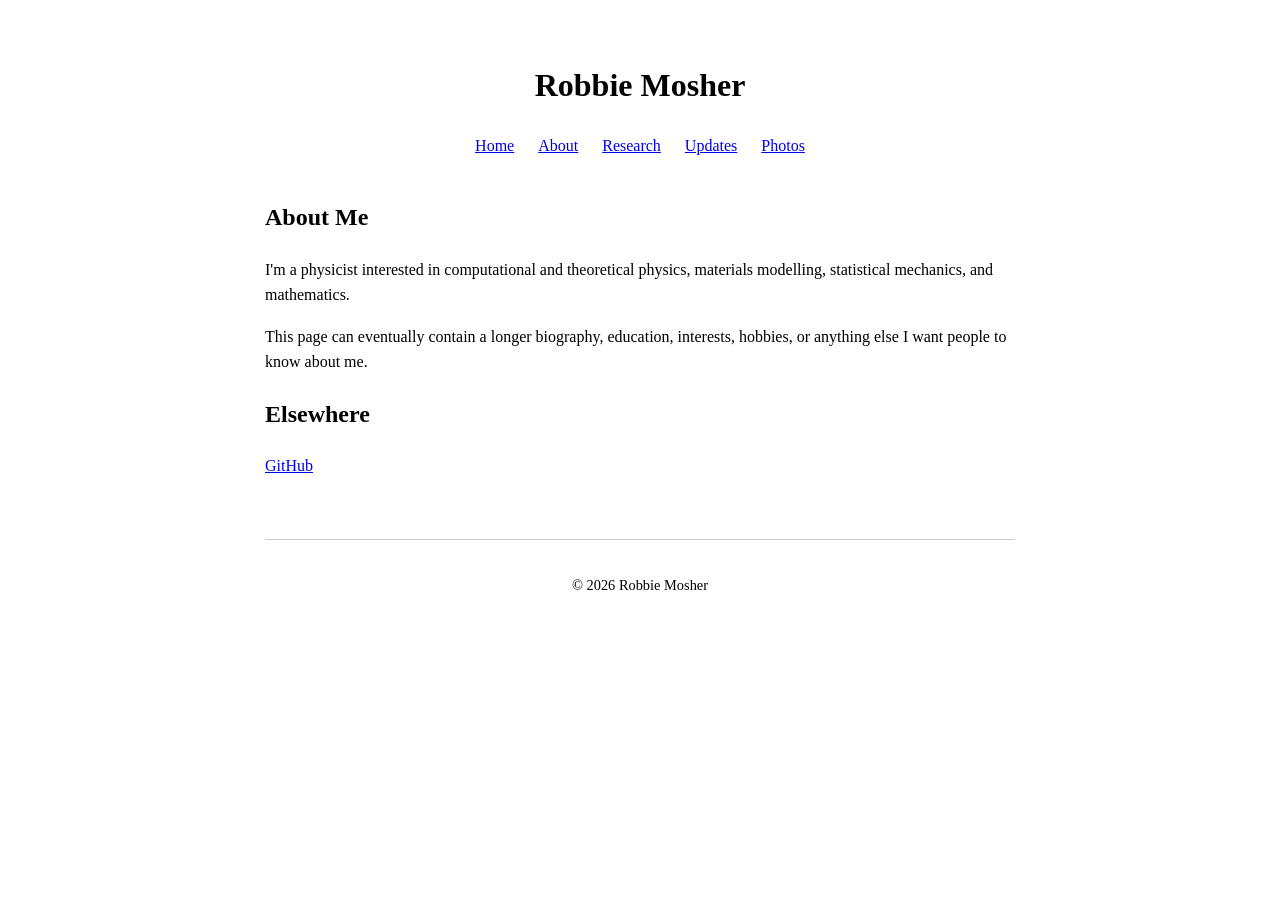
==== about.html @ fed99670 "Article Published" ====
<!DOCTYPE html>
<html lang="en">

<head>
    <meta charset="UTF-8">
    <meta name="viewport" content="width=device-width, initial-scale=1.0">

    <title>About - Robbie Mosher</title>

    <link rel="stylesheet" href="style.css">
</head>

<body>

<header>
    <h1>Robbie Mosher</h1>

    <nav>
        <a href="index.html">Home</a>
        <a href="about.html">About</a>
        <a href="research.html">Research</a>
        <a href="updates.html">Updates</a>
        <a href="photos.html">Photos</a>
    </nav>
</header>

<main>

    <h2>About Me</h2>

    <p>
        I'm a physicist interested in computational and theoretical
        physics, materials modelling, statistical mechanics, and
        mathematics.
    </p>

    <p>
        This page can eventually contain a longer biography,
        education, interests, hobbies, or anything else I want people
        to know about me.
    </p>

    <h2>Elsewhere</h2>

    <p>
        <a href="https://github.com/robbiemosher">GitHub</a>
    </p>

</main>

<footer>
    <p>© 2026 Robbie Mosher</p>
</footer>

</body>
</html>
---- style.css ----
body {
    max-width: 750px;
    margin: 60px auto;
    padding: 0 20px;
    font-family: serif;
    line-height: 1.6;
}

header {
    text-align: center;
    margin-bottom: 40px;
}

nav a {
    margin: 0 10px;
}

img {
    max-width: 100%;
    height: auto;
}

.photo-grid {
    display: grid;
    grid-template-columns: repeat(2, 1fr);
    gap: 12px;
}

footer {
    margin-top: 60px;
    padding-top: 20px;
    border-top: 1px solid #ccc;
    text-align: center;
    font-size: 0.9em;
}

@media (max-width: 600px) {
    body {
        margin: 30px auto;
    }

    .photo-grid {
        grid-template-columns: 1fr;
    }
}
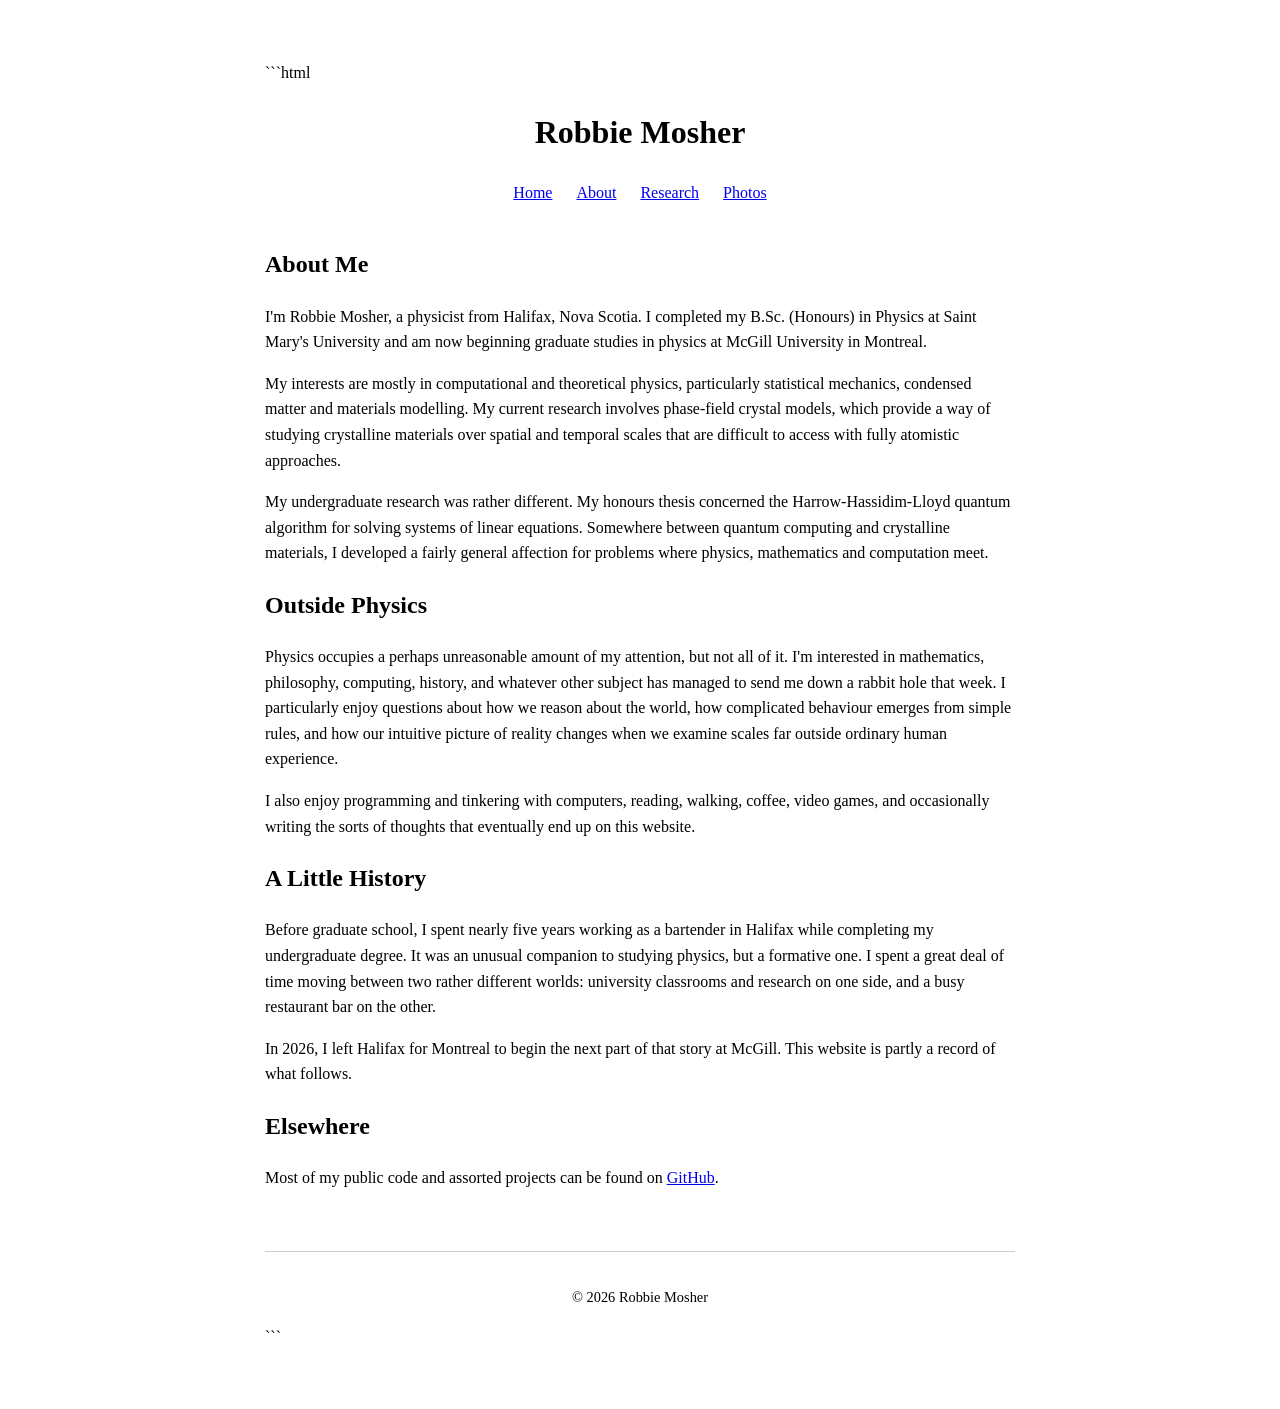
==== commit 3e9f7725: "global update" ====
--- a/about.html
+++ b/about.html
@@ -1,3 +1,4 @@
+```html
 <!DOCTYPE html>
 <html lang="en">
 
@@ -19,7 +20,6 @@
         <a href="index.html">Home</a>
         <a href="about.html">About</a>
         <a href="research.html">Research</a>
-        <a href="updates.html">Updates</a>
         <a href="photos.html">Photos</a>
     </nav>
 </header>
@@ -29,21 +29,67 @@
     <h2>About Me</h2>
 
     <p>
-        I'm a physicist interested in computational and theoretical
-        physics, materials modelling, statistical mechanics, and
-        mathematics.
+        I'm Robbie Mosher, a physicist from Halifax, Nova Scotia. I completed
+        my B.Sc. (Honours) in Physics at Saint Mary's University and am now
+        beginning graduate studies in physics at McGill University in Montreal.
     </p>
 
     <p>
-        This page can eventually contain a longer biography,
-        education, interests, hobbies, or anything else I want people
-        to know about me.
+        My interests are mostly in computational and theoretical physics,
+        particularly statistical mechanics, condensed matter and materials
+        modelling. My current research involves phase-field crystal models,
+        which provide a way of studying crystalline materials over spatial and
+        temporal scales that are difficult to access with fully atomistic
+        approaches.
+    </p>
+
+    <p>
+        My undergraduate research was rather different. My honours thesis
+        concerned the Harrow-Hassidim-Lloyd quantum algorithm for solving
+        systems of linear equations. Somewhere between quantum computing and
+        crystalline materials, I developed a fairly general affection for
+        problems where physics, mathematics and computation meet.
+    </p>
+
+    <h2>Outside Physics</h2>
+
+    <p>
+        Physics occupies a perhaps unreasonable amount of my attention, but
+        not all of it. I'm interested in mathematics, philosophy, computing,
+        history, and whatever other subject has managed to send me down a
+        rabbit hole that week. I particularly enjoy questions about how we
+        reason about the world, how complicated behaviour emerges from simple
+        rules, and how our intuitive picture of reality changes when we examine
+        scales far outside ordinary human experience.
+    </p>
+
+    <p>
+        I also enjoy programming and tinkering with computers, reading,
+        walking, coffee, video games, and occasionally writing the sorts of
+        thoughts that eventually end up on this website.
+    </p>
+
+    <h2>A Little History</h2>
+
+    <p>
+        Before graduate school, I spent nearly five years working as a
+        bartender in Halifax while completing my undergraduate degree. It was
+        an unusual companion to studying physics, but a formative one. I spent
+        a great deal of time moving between two rather different worlds:
+        university classrooms and research on one side, and a busy restaurant
+        bar on the other.
+    </p>
+
+    <p>
+        In 2026, I left Halifax for Montreal to begin the next part of that
+        story at McGill. This website is partly a record of what follows.
     </p>
 
     <h2>Elsewhere</h2>
 
     <p>
-        <a href="https://github.com/robbiemosher">GitHub</a>
+        Most of my public code and assorted projects can be found on
+        <a href="https://github.com/robbiemosher">GitHub</a>.
     </p>
 
 </main>
@@ -54,3 +100,4 @@
 
 </body>
 </html>
+```
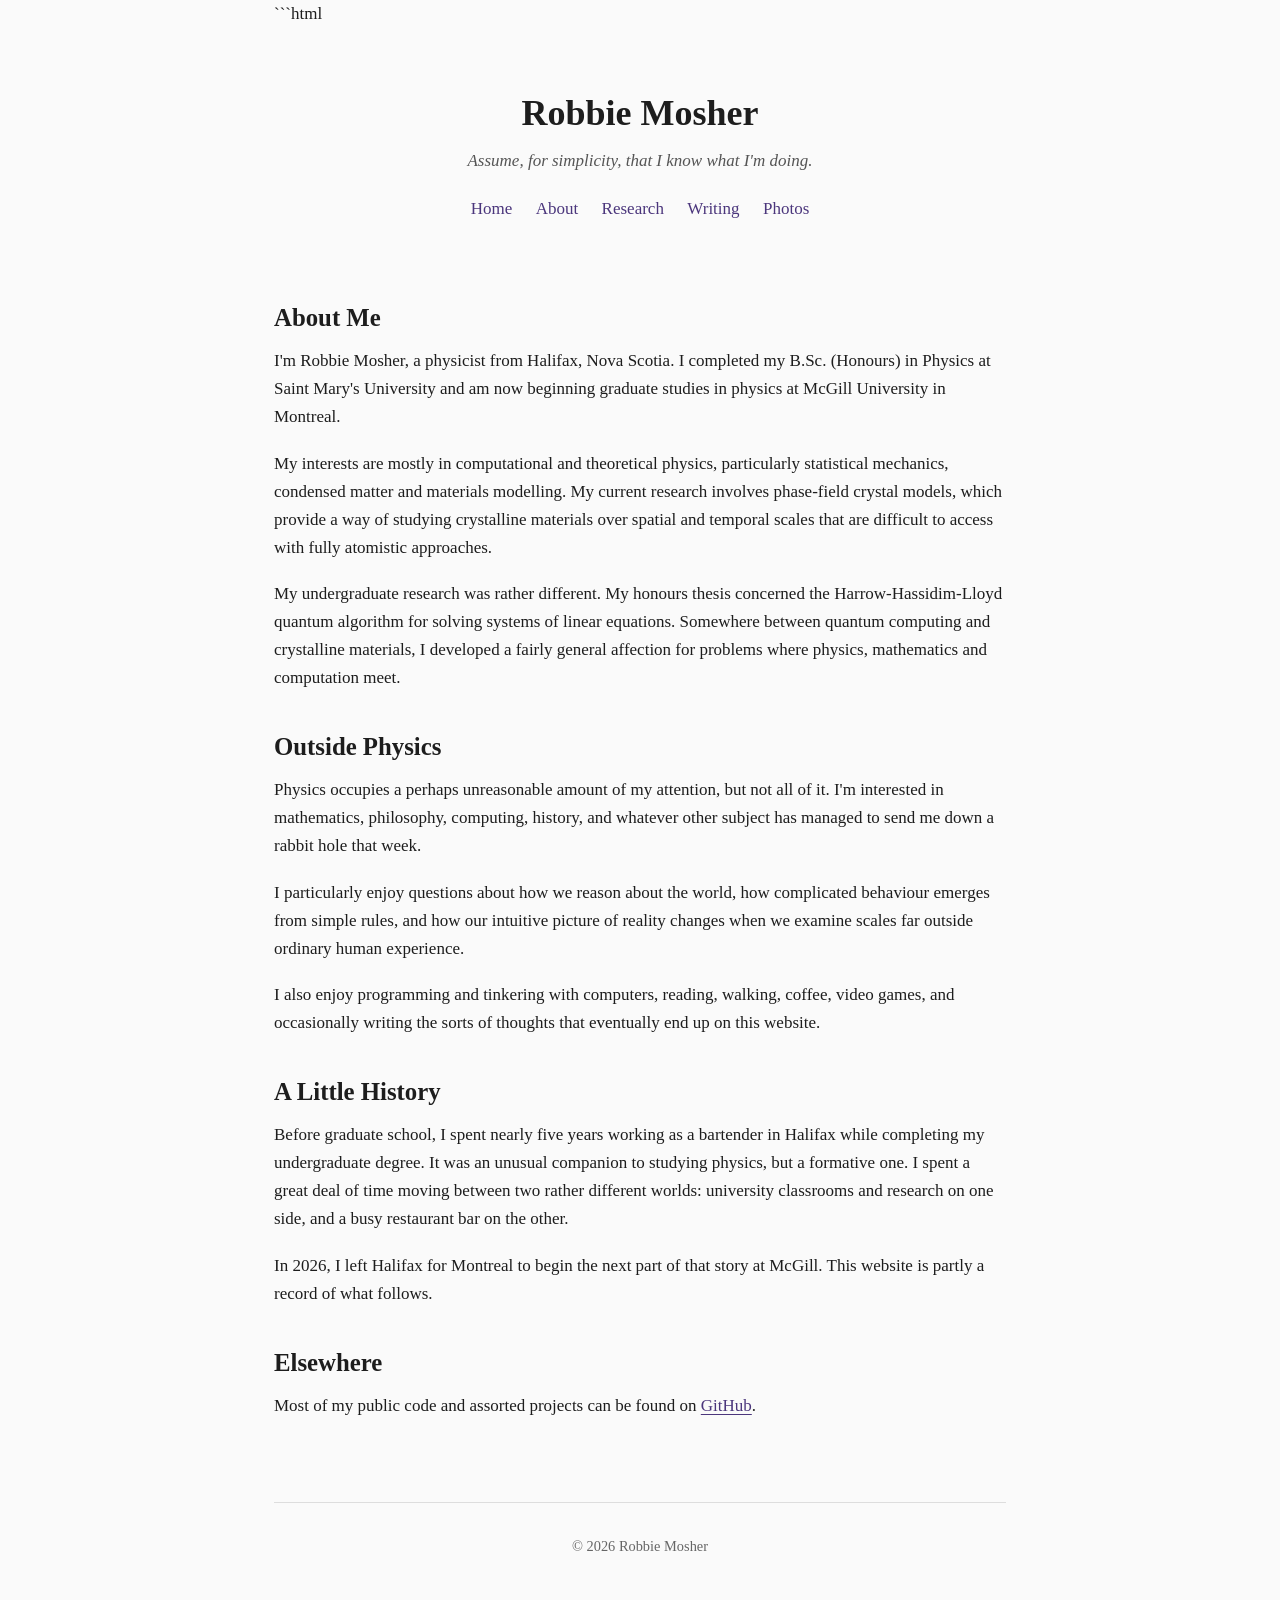
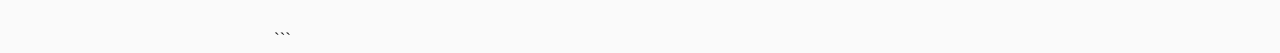
==== commit d0cb37a5: "global update" ====
--- a/about.html
+++ b/about.html
@@ -15,11 +15,13 @@
 
 <header>
     <h1>Robbie Mosher</h1>
+    <p><em>Assume, for simplicity, that I know what I'm doing.</em></p>
 
     <nav>
         <a href="index.html">Home</a>
         <a href="about.html">About</a>
         <a href="research.html">Research</a>
+        <a href="writing.html">Writing</a>
         <a href="photos.html">Photos</a>
     </nav>
 </header>
@@ -57,10 +59,14 @@
         Physics occupies a perhaps unreasonable amount of my attention, but
         not all of it. I'm interested in mathematics, philosophy, computing,
         history, and whatever other subject has managed to send me down a
-        rabbit hole that week. I particularly enjoy questions about how we
-        reason about the world, how complicated behaviour emerges from simple
-        rules, and how our intuitive picture of reality changes when we examine
-        scales far outside ordinary human experience.
+        rabbit hole that week.
+    </p>
+
+    <p>
+        I particularly enjoy questions about how we reason about the world,
+        how complicated behaviour emerges from simple rules, and how our
+        intuitive picture of reality changes when we examine scales far
+        outside ordinary human experience.
     </p>
 
     <p>
--- a/style.css
+++ b/style.css
@@ -1,45 +1,82 @@
-
-
-
-
-
-
-
-
-
-
-
-
-
-
-
-
-
-
-
-
-
-
-
-
-
-
+* {
+    box-sizing: border-box;
+}
 
 body {
-    max-width: 750px;
-    margin: 60px auto;
-    padding: 0 20px;
-    font-family: serif;
-    line-height: 1.6;
+    max-width: 780px;
+    margin: 0 auto;
+    padding: 0 1.5rem;
+    background: #fafafa;
+    color: #1d1d1d;
+    font-family: Georgia, "Times New Roman", serif;
+    font-size: 17px;
+    line-height: 1.65;
 }
 
 header {
     text-align: center;
-    margin-bottom: 40px;
+    padding: 4rem 0 2.5rem;
+}
+
+header h1 {
+    margin: 0 0 0.75rem;
+    font-size: 2.25rem;
+    line-height: 1.2;
+}
+
+header p {
+    margin: 0 0 1rem;
+    color: #555;
+}
+
+nav {
+    margin-top: 1.25rem;
 }
 
 nav a {
-    margin: 0 10px;
+    margin: 0 0.6rem;
+    text-decoration: none;
+}
+
+main {
+    padding-bottom: 4rem;
+}
+
+h2 {
+    margin-top: 2.5rem;
+    margin-bottom: 0.8rem;
+    font-size: 1.55rem;
+    line-height: 1.25;
+}
+
+h3 {
+    margin-top: 1.75rem;
+    margin-bottom: 0.5rem;
+    font-size: 1.2rem;
+}
+
+p {
+    margin: 0 0 1.15rem;
+}
+
+a {
+    color: #4b367c;
+    text-decoration-thickness: 1px;
+    text-underline-offset: 0.15em;
+}
+
+a:visited {
+    color: #4b367c;
+}
+
+a:hover {
+    color: #231942;
+}
+
+hr {
+    border: 0;
+    border-top: 1px solid #ddd;
+    margin: 2.5rem 0;
 }
 
 img {
@@ -54,20 +91,41 @@
 }
 
 footer {
-    margin-top: 60px;
-    padding-top: 20px;
-    border-top: 1px solid #ccc;
+    padding: 2rem 0 3rem;
+    border-top: 1px solid #ddd;
+    color: #666;
     text-align: center;
-    font-size: 0.9em;
+    font-size: 0.9rem;
 }
 
 @media (max-width: 600px) {
     body {
-        margin: 30px auto;
+        padding: 0 1.25rem;
+        font-size: 16px;
+    }
+
+    header {
+        padding: 2.5rem 0 2rem;
+    }
+
+    header h1 {
+        font-size: 2rem;
+    }
+
+    nav a {
+        display: inline-block;
+        margin: 0.25rem 0.4rem;
+    }
+
+    main {
+        padding-bottom: 2.5rem;
     }
 
     .photo-grid {
         grid-template-columns: 1fr;
     }
-}
 
+    footer {
+        padding-bottom: 2rem;
+    }
+}
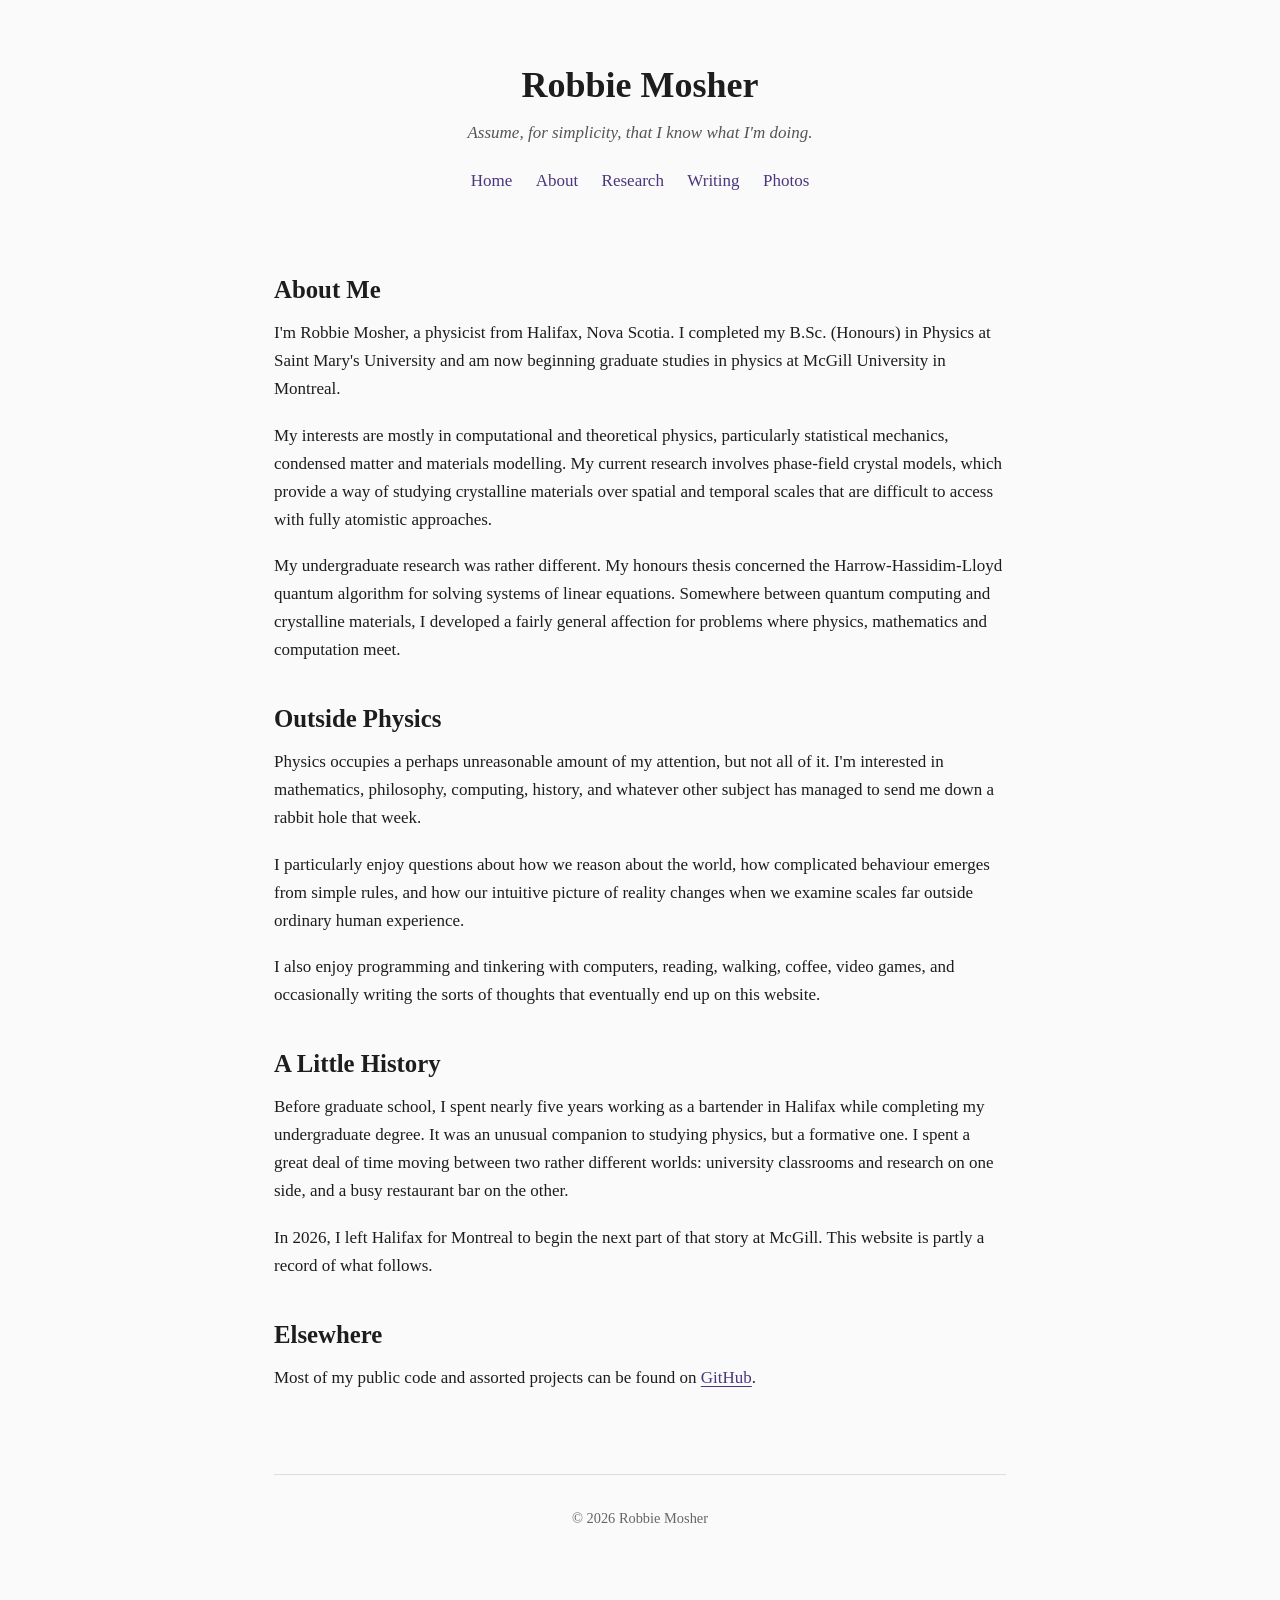
==== commit 2d1df60c: "Remove code block formatting from about.html" ====
--- a/about.html
+++ b/about.html
@@ -1,4 +1,3 @@
-```html
 <!DOCTYPE html>
 <html lang="en">
 
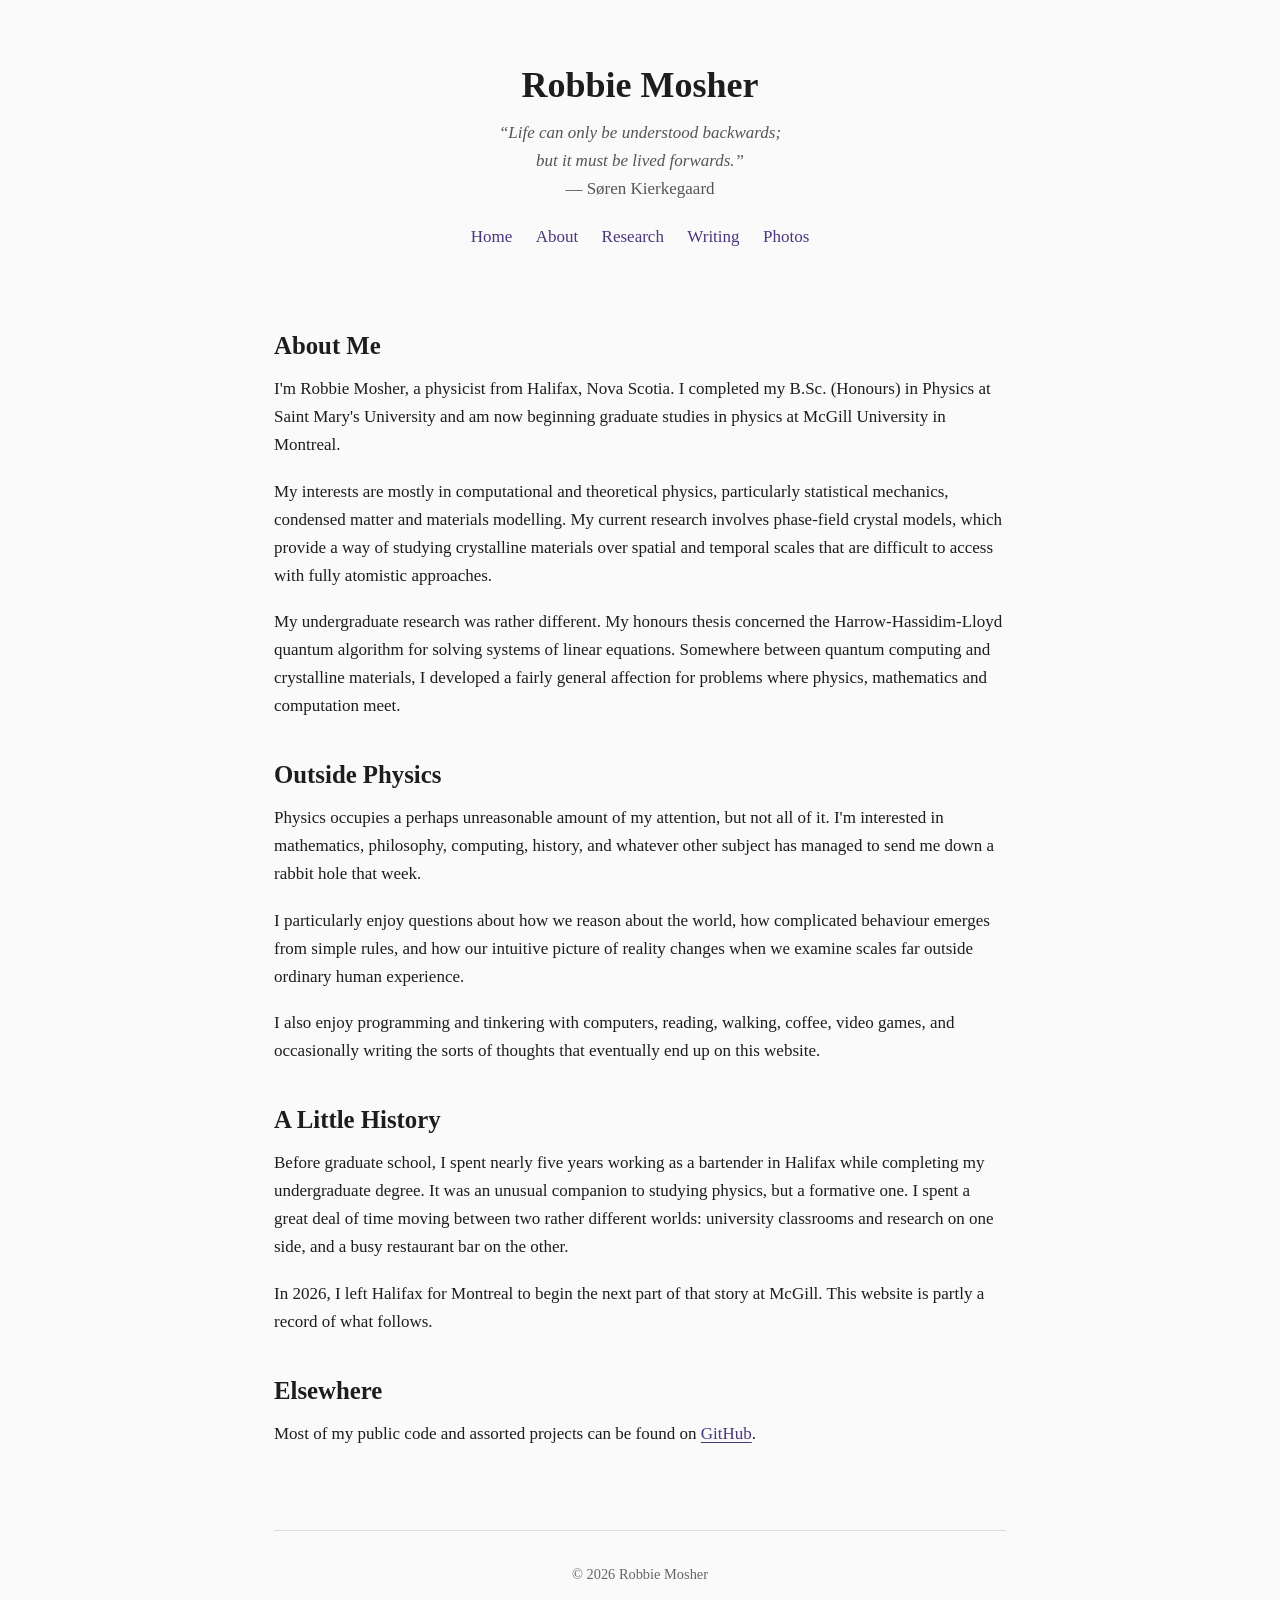
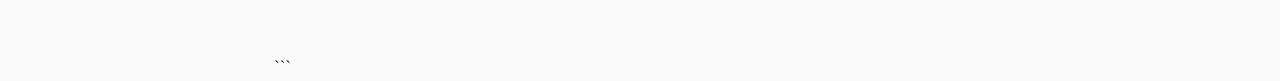
==== commit fc2ddec6: "Taglines" ====
--- a/about.html
+++ b/about.html
@@ -14,7 +14,14 @@
 
 <header>
     <h1>Robbie Mosher</h1>
-    <p><em>Assume, for simplicity, that I know what I'm doing.</em></p>
+    <p class="tagline">
+    <em>
+        “Life can only be understood backwards;<br>
+        but it must be lived forwards.”
+    </em>
+    <br>
+    <span class="attribution">— Søren Kierkegaard</span>
+</p>
 
     <nav>
         <a href="index.html">Home</a>
--- a/style.css
+++ b/style.css
@@ -85,9 +85,17 @@
 }
 
 .photo-grid {
-    display: grid;
-    grid-template-columns: repeat(2, 1fr);
-    gap: 12px;
+    columns: 2;
+    column-gap: 1rem;
+    margin-top: 1.5rem;
+}
+
+.photo-grid img {
+    width: 100%;
+    height: auto;
+    display: block;
+    margin: 0 0 1rem;
+    break-inside: avoid;
 }
 
 footer {
@@ -122,7 +130,7 @@
     }
 
     .photo-grid {
-        grid-template-columns: 1fr;
+        columns: 1;
     }
 
     footer {
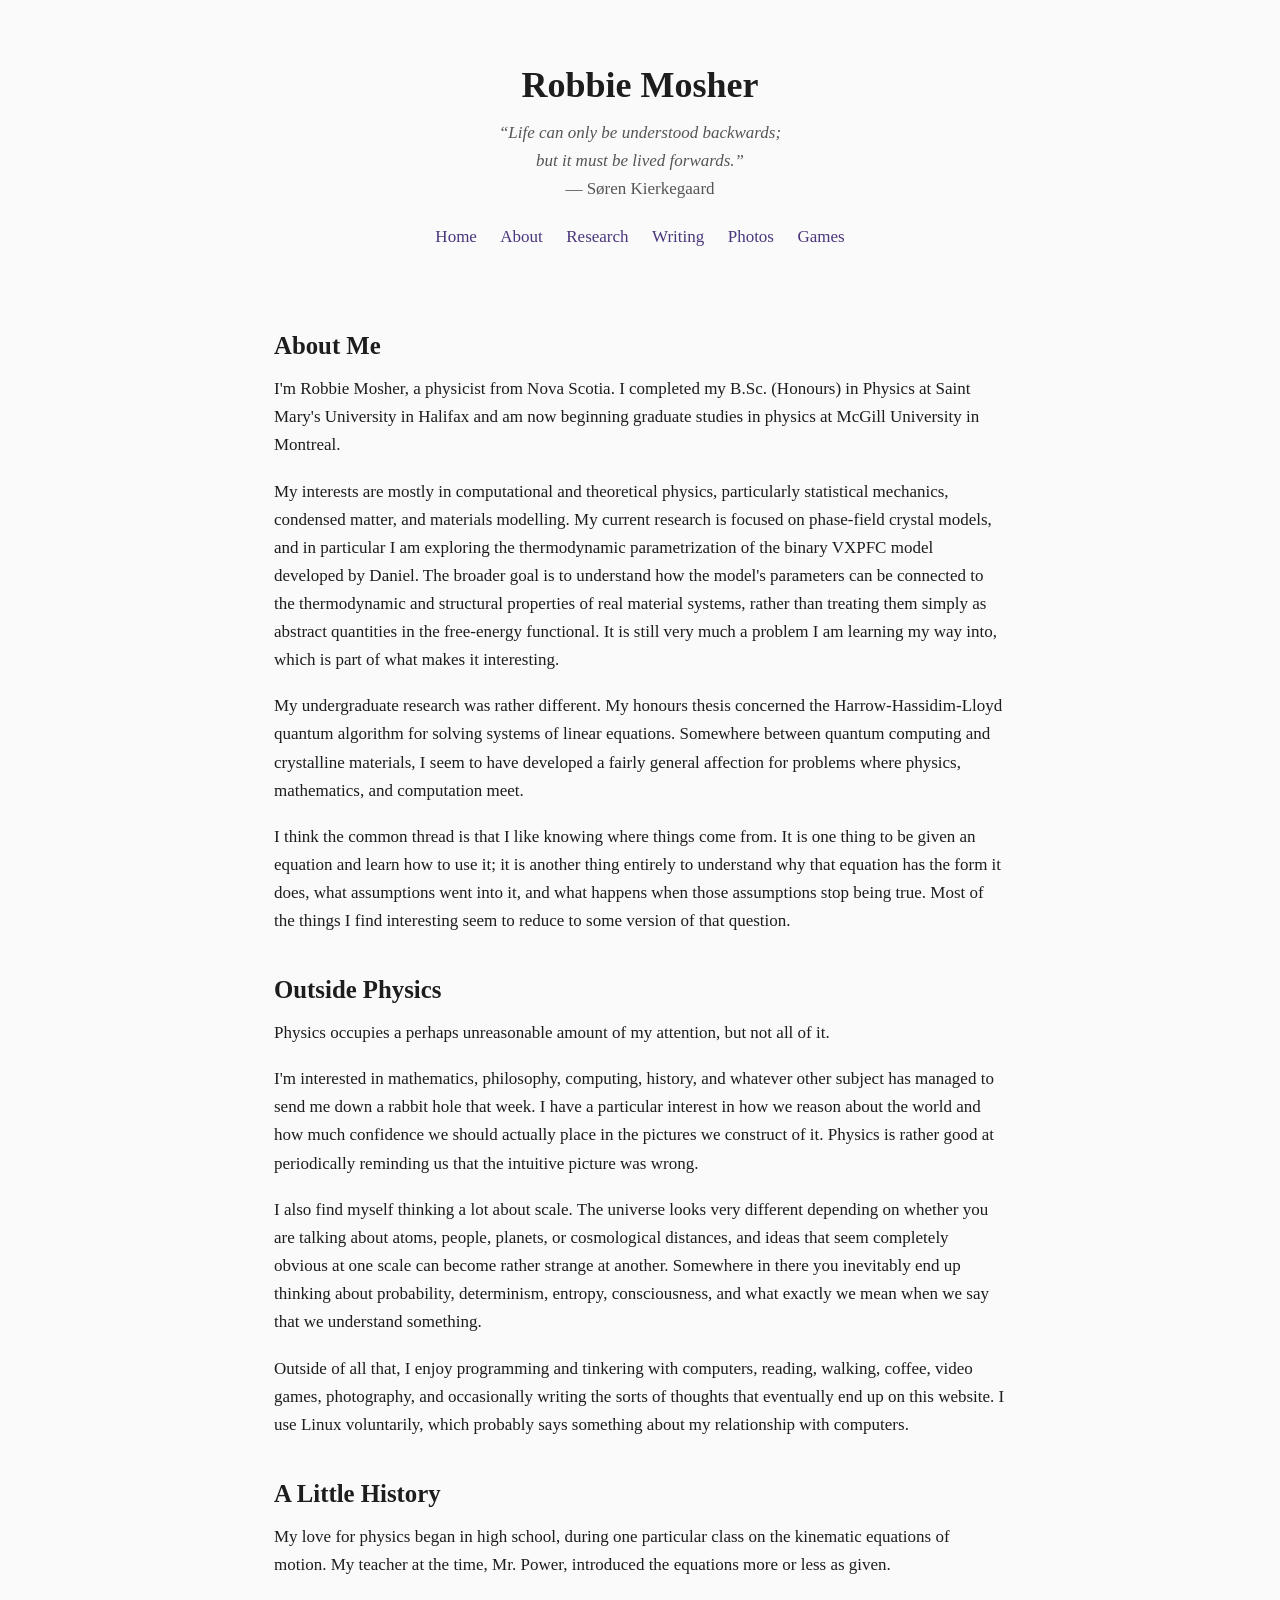
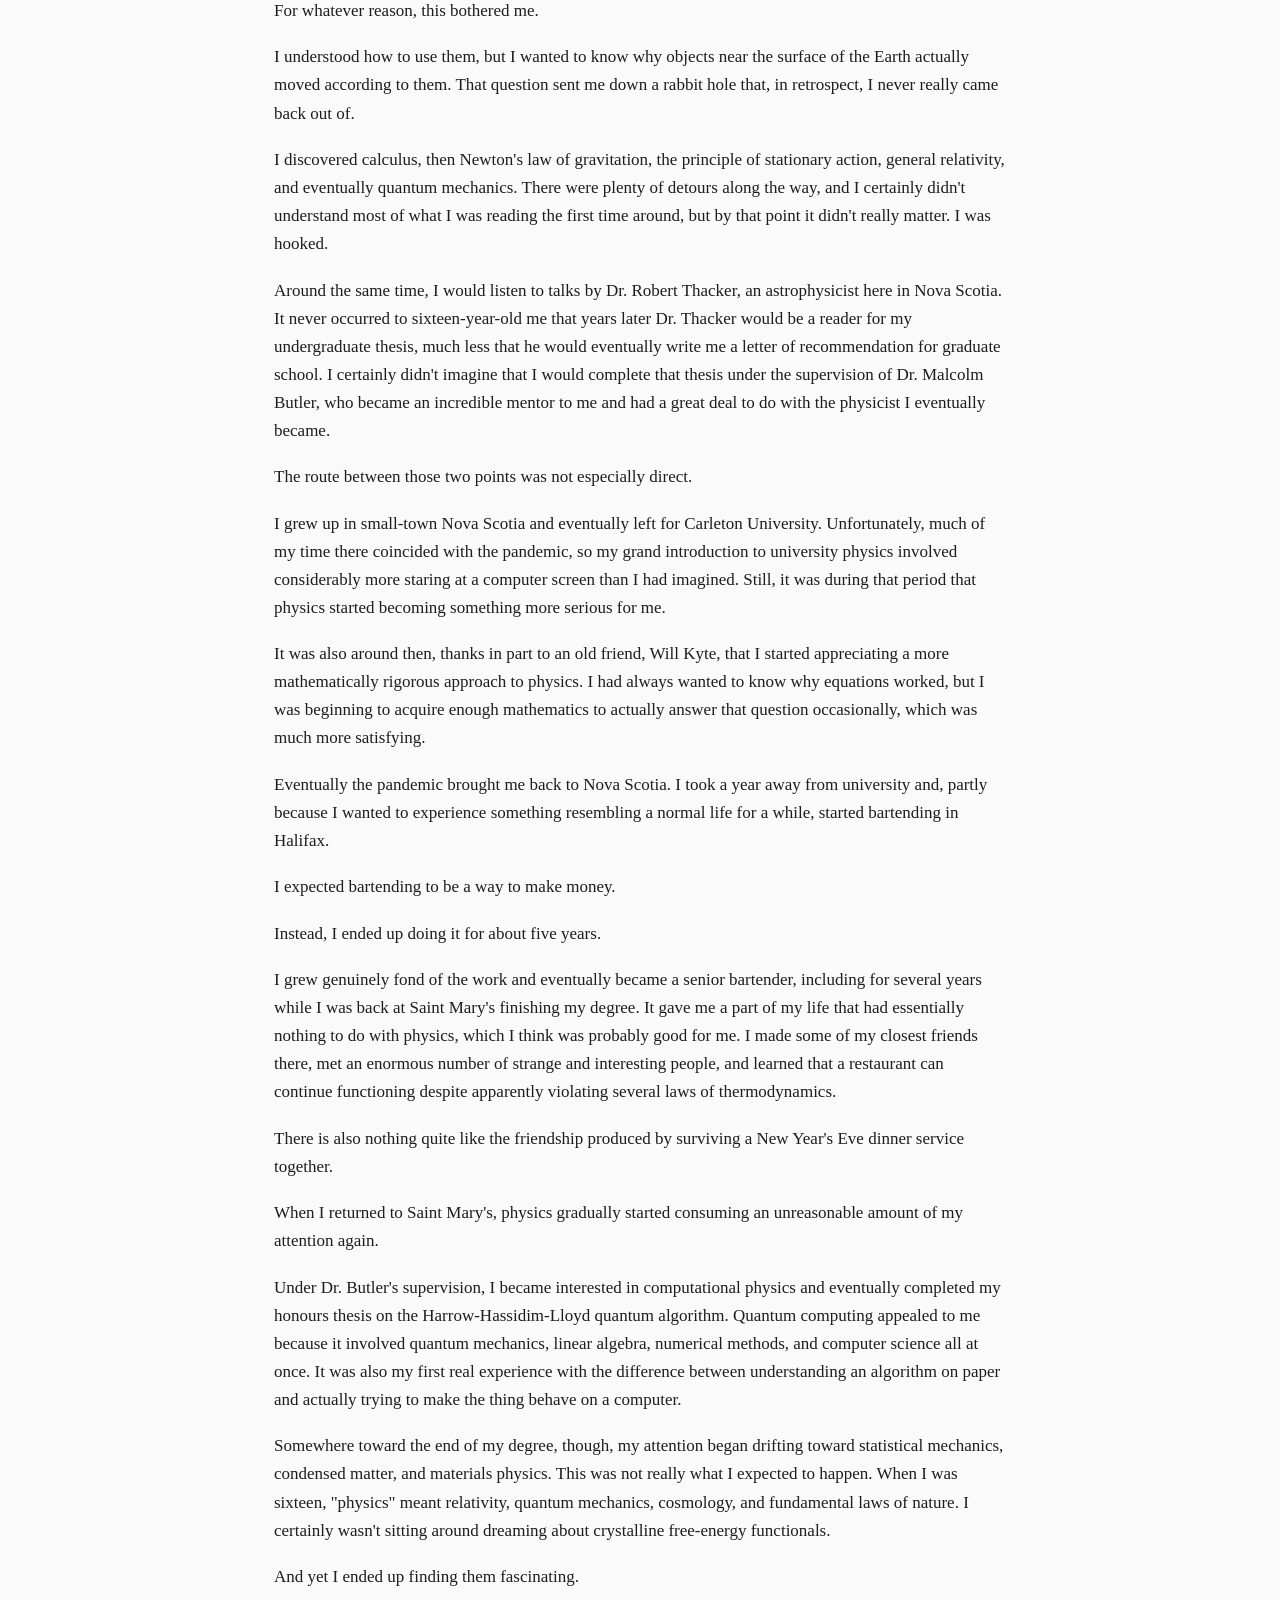
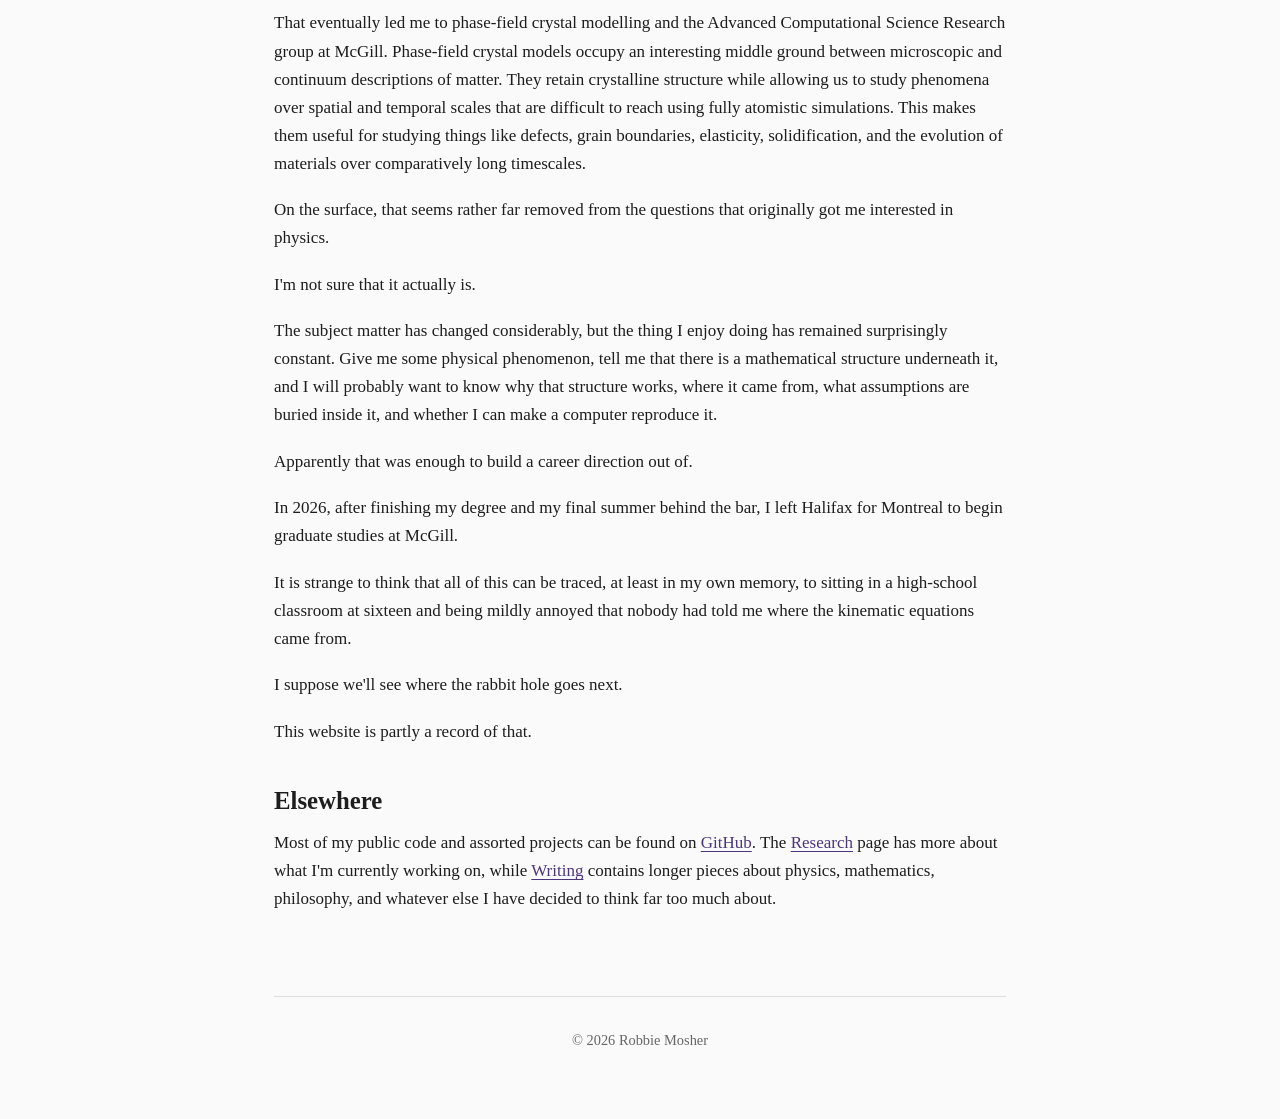
==== commit 3b4fa6dc: "Updated 'About Me'" ====
--- a/about.html
+++ b/about.html
@@ -14,14 +14,15 @@
 
 <header>
     <h1>Robbie Mosher</h1>
+
     <p class="tagline">
-    <em>
-        “Life can only be understood backwards;<br>
-        but it must be lived forwards.”
-    </em>
-    <br>
-    <span class="attribution">— Søren Kierkegaard</span>
-</p>
+        <em>
+            “Life can only be understood backwards;<br>
+            but it must be lived forwards.”
+        </em>
+        <br>
+        <span class="attribution">— Søren Kierkegaard</span>
+    </p>
 
     <nav>
         <a href="index.html">Home</a>
@@ -29,6 +30,7 @@
         <a href="research.html">Research</a>
         <a href="writing.html">Writing</a>
         <a href="photos.html">Photos</a>
+        <a href="games.html">Games</a>
     </nav>
 </header>
 
@@ -37,71 +39,260 @@
     <h2>About Me</h2>
 
     <p>
-        I'm Robbie Mosher, a physicist from Halifax, Nova Scotia. I completed
-        my B.Sc. (Honours) in Physics at Saint Mary's University and am now
-        beginning graduate studies in physics at McGill University in Montreal.
+        I'm Robbie Mosher, a physicist from Nova Scotia. I completed my
+        B.Sc. (Honours) in Physics at Saint Mary's University in Halifax
+        and am now beginning graduate studies in physics at McGill University
+        in Montreal.
     </p>
 
     <p>
         My interests are mostly in computational and theoretical physics,
-        particularly statistical mechanics, condensed matter and materials
-        modelling. My current research involves phase-field crystal models,
-        which provide a way of studying crystalline materials over spatial and
-        temporal scales that are difficult to access with fully atomistic
-        approaches.
+        particularly statistical mechanics, condensed matter, and materials
+        modelling. My current research is focused on phase-field crystal
+        models, and in particular I am exploring the thermodynamic
+        parametrization of the binary VXPFC model developed by Daniel.
+        The broader goal is to understand how the model's parameters can
+        be connected to the thermodynamic and structural properties of real
+        material systems, rather than treating them simply as abstract
+        quantities in the free-energy functional. It is still very much a
+        problem I am learning my way into, which is part of what makes it
+        interesting.
     </p>
 
     <p>
         My undergraduate research was rather different. My honours thesis
         concerned the Harrow-Hassidim-Lloyd quantum algorithm for solving
-        systems of linear equations. Somewhere between quantum computing and
-        crystalline materials, I developed a fairly general affection for
-        problems where physics, mathematics and computation meet.
+        systems of linear equations. Somewhere between quantum computing
+        and crystalline materials, I seem to have developed a fairly general
+        affection for problems where physics, mathematics, and computation
+        meet.
+    </p>
+
+    <p>
+        I think the common thread is that I like knowing where things come
+        from. It is one thing to be given an equation and learn how to use
+        it; it is another thing entirely to understand why that equation has
+        the form it does, what assumptions went into it, and what happens
+        when those assumptions stop being true. Most of the things I find
+        interesting seem to reduce to some version of that question.
     </p>
 
     <h2>Outside Physics</h2>
 
     <p>
-        Physics occupies a perhaps unreasonable amount of my attention, but
-        not all of it. I'm interested in mathematics, philosophy, computing,
-        history, and whatever other subject has managed to send me down a
-        rabbit hole that week.
-    </p>
-
-    <p>
-        I particularly enjoy questions about how we reason about the world,
-        how complicated behaviour emerges from simple rules, and how our
-        intuitive picture of reality changes when we examine scales far
-        outside ordinary human experience.
-    </p>
-
-    <p>
-        I also enjoy programming and tinkering with computers, reading,
-        walking, coffee, video games, and occasionally writing the sorts of
-        thoughts that eventually end up on this website.
+        Physics occupies a perhaps unreasonable amount of my attention,
+        but not all of it.
+    </p>
+
+    <p>
+        I'm interested in mathematics, philosophy, computing, history, and
+        whatever other subject has managed to send me down a rabbit hole
+        that week. I have a particular interest in how we reason about the
+        world and how much confidence we should actually place in the
+        pictures we construct of it. Physics is rather good at periodically
+        reminding us that the intuitive picture was wrong.
+    </p>
+
+    <p>
+        I also find myself thinking a lot about scale. The universe looks
+        very different depending on whether you are talking about atoms,
+        people, planets, or cosmological distances, and ideas that seem
+        completely obvious at one scale can become rather strange at
+        another. Somewhere in there you inevitably end up thinking about
+        probability, determinism, entropy, consciousness, and what exactly
+        we mean when we say that we understand something.
+    </p>
+
+    <p>
+        Outside of all that, I enjoy programming and tinkering with
+        computers, reading, walking, coffee, video games, photography, and
+        occasionally writing the sorts of thoughts that eventually end up
+        on this website. I use Linux voluntarily, which probably says
+        something about my relationship with computers.
     </p>
 
     <h2>A Little History</h2>
 
     <p>
-        Before graduate school, I spent nearly five years working as a
-        bartender in Halifax while completing my undergraduate degree. It was
-        an unusual companion to studying physics, but a formative one. I spent
-        a great deal of time moving between two rather different worlds:
-        university classrooms and research on one side, and a busy restaurant
-        bar on the other.
-    </p>
-
-    <p>
-        In 2026, I left Halifax for Montreal to begin the next part of that
-        story at McGill. This website is partly a record of what follows.
+        My love for physics began in high school, during one particular
+        class on the kinematic equations of motion. My teacher at the time,
+        Mr. Power, introduced the equations more or less as given.
+    </p>
+
+    <p>
+        For whatever reason, this bothered me.
+    </p>
+
+    <p>
+        I understood how to use them, but I wanted to know why objects near
+        the surface of the Earth actually moved according to them. That
+        question sent me down a rabbit hole that, in retrospect, I never
+        really came back out of.
+    </p>
+
+    <p>
+        I discovered calculus, then Newton's law of gravitation, the
+        principle of stationary action, general relativity, and eventually
+        quantum mechanics. There were plenty of detours along the way, and
+        I certainly didn't understand most of what I was reading the first
+        time around, but by that point it didn't really matter. I was hooked.
+    </p>
+
+    <p>
+        Around the same time, I would listen to talks by Dr. Robert Thacker,
+        an astrophysicist here in Nova Scotia. It never occurred to
+        sixteen-year-old me that years later Dr. Thacker would be a reader
+        for my undergraduate thesis, much less that he would eventually
+        write me a letter of recommendation for graduate school. I certainly
+        didn't imagine that I would complete that thesis under the supervision
+        of Dr. Malcolm Butler, who became an incredible mentor to me and had
+        a great deal to do with the physicist I eventually became.
+    </p>
+
+    <p>
+        The route between those two points was not especially direct.
+    </p>
+
+    <p>
+        I grew up in small-town Nova Scotia and eventually left for Carleton
+        University. Unfortunately, much of my time there coincided with the
+        pandemic, so my grand introduction to university physics involved
+        considerably more staring at a computer screen than I had imagined.
+        Still, it was during that period that physics started becoming
+        something more serious for me.
+    </p>
+
+    <p>
+        It was also around then, thanks in part to an old friend, Will Kyte,
+        that I started appreciating a more mathematically rigorous approach
+        to physics. I had always wanted to know why equations worked, but I
+        was beginning to acquire enough mathematics to actually answer that
+        question occasionally, which was much more satisfying.
+    </p>
+
+    <p>
+        Eventually the pandemic brought me back to Nova Scotia. I took a year
+        away from university and, partly because I wanted to experience
+        something resembling a normal life for a while, started bartending
+        in Halifax.
+    </p>
+
+    <p>
+        I expected bartending to be a way to make money.
+    </p>
+
+    <p>
+        Instead, I ended up doing it for about five years.
+    </p>
+
+    <p>
+        I grew genuinely fond of the work and eventually became a senior
+        bartender, including for several years while I was back at Saint
+        Mary's finishing my degree. It gave me a part of my life that had
+        essentially nothing to do with physics, which I think was probably
+        good for me. I made some of my closest friends there, met an enormous
+        number of strange and interesting people, and learned that a
+        restaurant can continue functioning despite apparently violating
+        several laws of thermodynamics.
+    </p>
+
+    <p>
+        There is also nothing quite like the friendship produced by surviving
+        a New Year's Eve dinner service together.
+    </p>
+
+    <p>
+        When I returned to Saint Mary's, physics gradually started consuming
+        an unreasonable amount of my attention again.
+    </p>
+
+    <p>
+        Under Dr. Butler's supervision, I became interested in computational
+        physics and eventually completed my honours thesis on the
+        Harrow-Hassidim-Lloyd quantum algorithm. Quantum computing appealed
+        to me because it involved quantum mechanics, linear algebra,
+        numerical methods, and computer science all at once. It was also my
+        first real experience with the difference between understanding an
+        algorithm on paper and actually trying to make the thing behave on
+        a computer.
+    </p>
+
+    <p>
+        Somewhere toward the end of my degree, though, my attention began
+        drifting toward statistical mechanics, condensed matter, and
+        materials physics. This was not really what I expected to happen.
+        When I was sixteen, "physics" meant relativity, quantum mechanics,
+        cosmology, and fundamental laws of nature. I certainly wasn't
+        sitting around dreaming about crystalline free-energy functionals.
+    </p>
+
+    <p>
+        And yet I ended up finding them fascinating.
+    </p>
+
+    <p>
+        That eventually led me to phase-field crystal modelling and the
+        Advanced Computational Science Research group at McGill. Phase-field
+        crystal models occupy an interesting middle ground between microscopic
+        and continuum descriptions of matter. They retain crystalline
+        structure while allowing us to study phenomena over spatial and
+        temporal scales that are difficult to reach using fully atomistic
+        simulations. This makes them useful for studying things like defects,
+        grain boundaries, elasticity, solidification, and the evolution of
+        materials over comparatively long timescales.
+    </p>
+
+    <p>
+        On the surface, that seems rather far removed from the questions that
+        originally got me interested in physics.
+    </p>
+
+    <p>
+        I'm not sure that it actually is.
+    </p>
+
+    <p>
+        The subject matter has changed considerably, but the thing I enjoy
+        doing has remained surprisingly constant. Give me some physical
+        phenomenon, tell me that there is a mathematical structure underneath
+        it, and I will probably want to know why that structure works, where
+        it came from, what assumptions are buried inside it, and whether I
+        can make a computer reproduce it.
+    </p>
+
+    <p>
+        Apparently that was enough to build a career direction out of.
+    </p>
+
+    <p>
+        In 2026, after finishing my degree and my final summer behind the bar,
+        I left Halifax for Montreal to begin graduate studies at McGill.
+    </p>
+
+    <p>
+        It is strange to think that all of this can be traced, at least in my
+        own memory, to sitting in a high-school classroom at sixteen and being
+        mildly annoyed that nobody had told me where the kinematic equations
+        came from.
+    </p>
+
+    <p>
+        I suppose we'll see where the rabbit hole goes next.
+    </p>
+
+    <p>
+        This website is partly a record of that.
     </p>
 
     <h2>Elsewhere</h2>
 
     <p>
         Most of my public code and assorted projects can be found on
-        <a href="https://github.com/robbiemosher">GitHub</a>.
+        <a href="https://github.com/robbiemosher">GitHub</a>. The
+        <a href="research.html">Research</a> page has more about what I'm
+        currently working on, while <a href="writing.html">Writing</a>
+        contains longer pieces about physics, mathematics, philosophy, and
+        whatever else I have decided to think far too much about.
     </p>
 
 </main>
@@ -112,4 +303,4 @@
 
 </body>
 </html>
-```
+
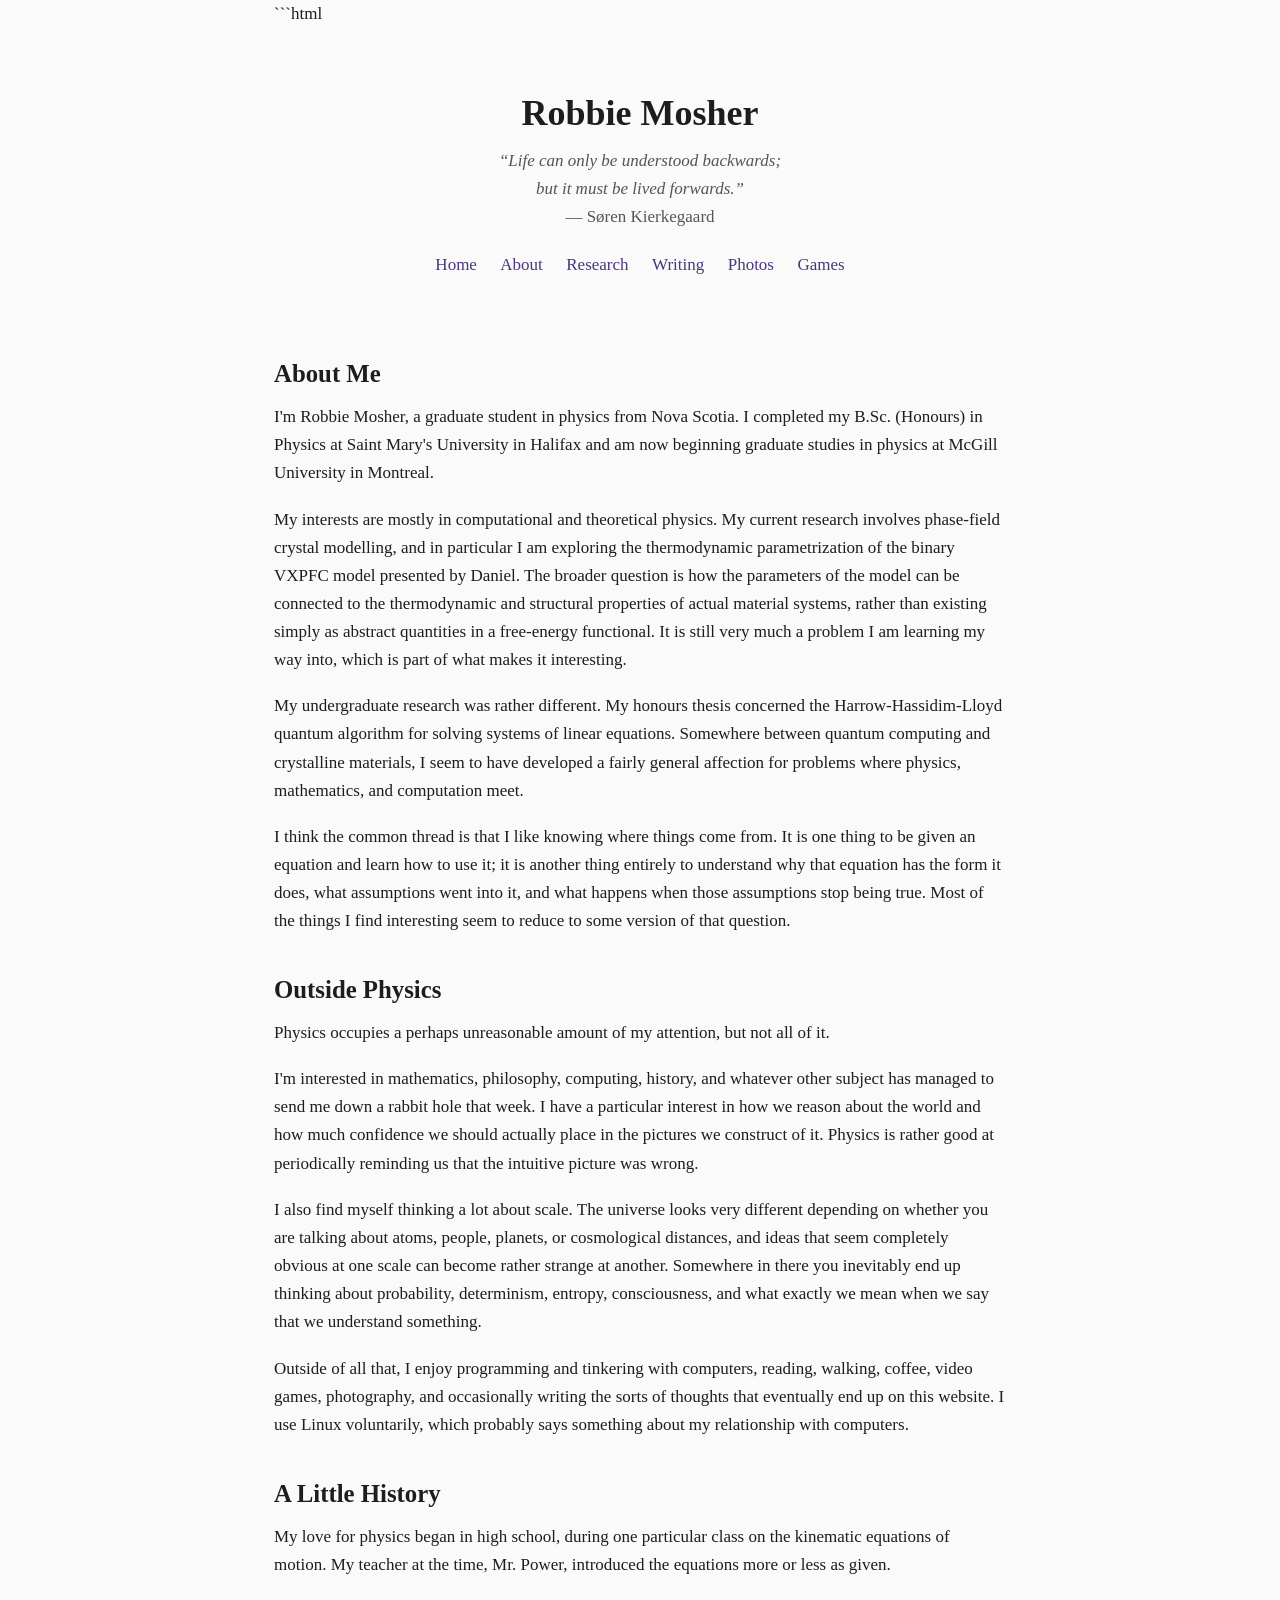
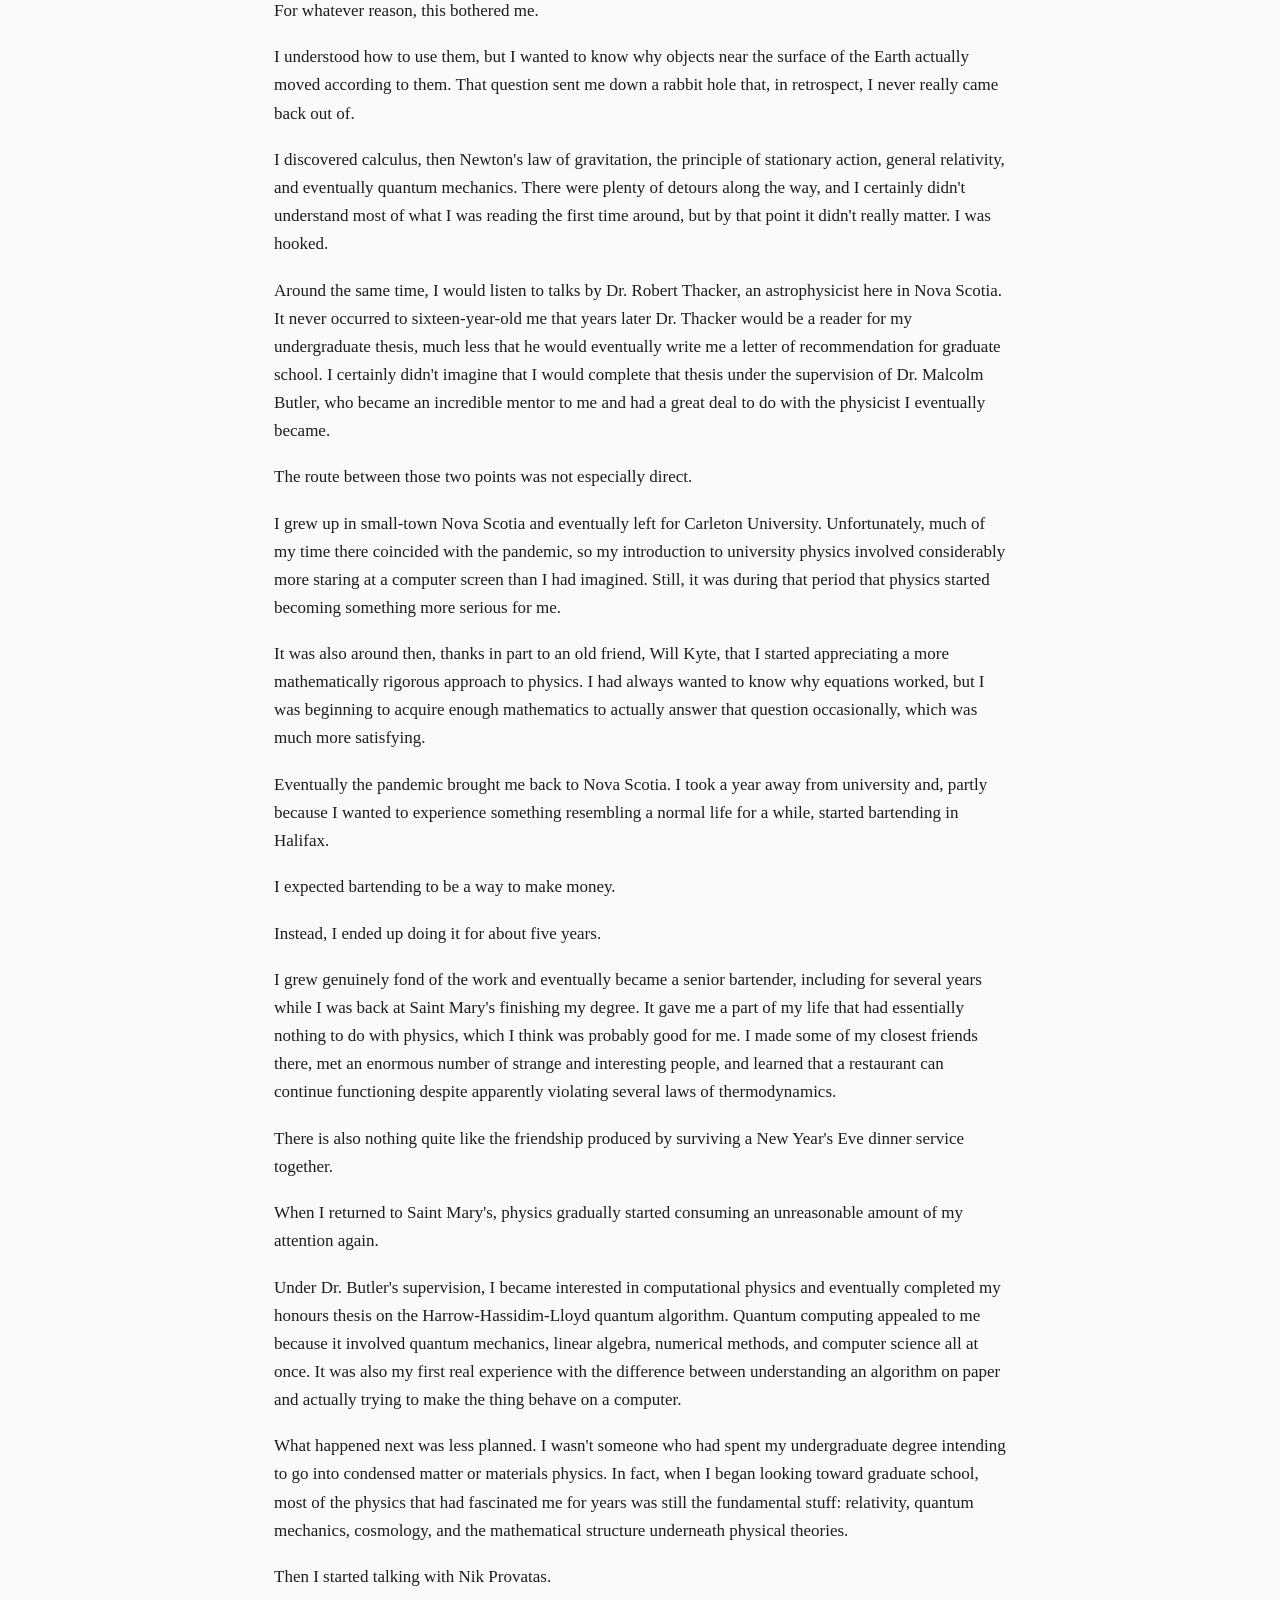
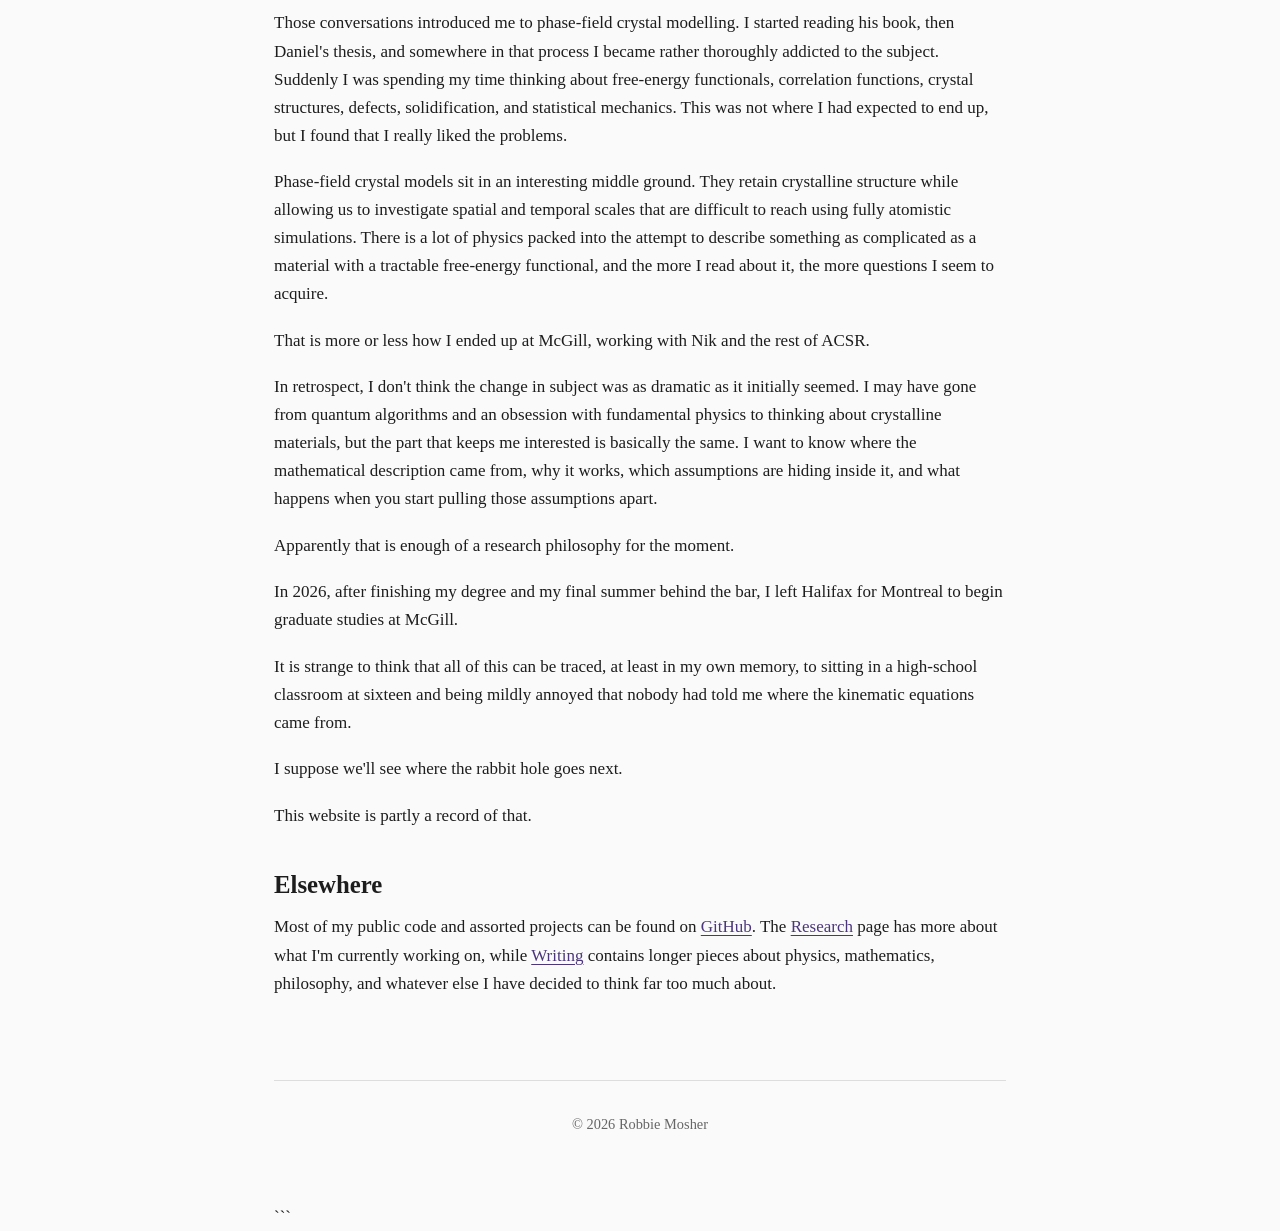
==== commit 64ab52d4: "Refine 'About Me' section for clarity and detail" ====
--- a/about.html
+++ b/about.html
@@ -1,3 +1,4 @@
+```html
 <!DOCTYPE html>
 <html lang="en">
 
@@ -39,24 +40,22 @@
     <h2>About Me</h2>
 
     <p>
-        I'm Robbie Mosher, a physicist from Nova Scotia. I completed my
-        B.Sc. (Honours) in Physics at Saint Mary's University in Halifax
-        and am now beginning graduate studies in physics at McGill University
-        in Montreal.
-    </p>
-
-    <p>
-        My interests are mostly in computational and theoretical physics,
-        particularly statistical mechanics, condensed matter, and materials
-        modelling. My current research is focused on phase-field crystal
-        models, and in particular I am exploring the thermodynamic
-        parametrization of the binary VXPFC model developed by Daniel.
-        The broader goal is to understand how the model's parameters can
-        be connected to the thermodynamic and structural properties of real
-        material systems, rather than treating them simply as abstract
-        quantities in the free-energy functional. It is still very much a
-        problem I am learning my way into, which is part of what makes it
-        interesting.
+        I'm Robbie Mosher, a graduate student in physics from Nova Scotia.
+        I completed my B.Sc. (Honours) in Physics at Saint Mary's University
+        in Halifax and am now beginning graduate studies in physics at
+        McGill University in Montreal.
+    </p>
+
+    <p>
+        My interests are mostly in computational and theoretical physics.
+        My current research involves phase-field crystal modelling, and in
+        particular I am exploring the thermodynamic parametrization of the
+        binary VXPFC model presented by Daniel. The broader question is how
+        the parameters of the model can be connected to the thermodynamic
+        and structural properties of actual material systems, rather than
+        existing simply as abstract quantities in a free-energy functional.
+        It is still very much a problem I am learning my way into, which is
+        part of what makes it interesting.
     </p>
 
     <p>
@@ -156,7 +155,7 @@
     <p>
         I grew up in small-town Nova Scotia and eventually left for Carleton
         University. Unfortunately, much of my time there coincided with the
-        pandemic, so my grand introduction to university physics involved
+        pandemic, so my introduction to university physics involved
         considerably more staring at a computer screen than I had imagined.
         Still, it was during that period that physics started becoming
         something more serious for me.
@@ -218,50 +217,56 @@
     </p>
 
     <p>
-        Somewhere toward the end of my degree, though, my attention began
-        drifting toward statistical mechanics, condensed matter, and
-        materials physics. This was not really what I expected to happen.
-        When I was sixteen, "physics" meant relativity, quantum mechanics,
-        cosmology, and fundamental laws of nature. I certainly wasn't
-        sitting around dreaming about crystalline free-energy functionals.
-    </p>
-
-    <p>
-        And yet I ended up finding them fascinating.
-    </p>
-
-    <p>
-        That eventually led me to phase-field crystal modelling and the
-        Advanced Computational Science Research group at McGill. Phase-field
-        crystal models occupy an interesting middle ground between microscopic
-        and continuum descriptions of matter. They retain crystalline
-        structure while allowing us to study phenomena over spatial and
-        temporal scales that are difficult to reach using fully atomistic
-        simulations. This makes them useful for studying things like defects,
-        grain boundaries, elasticity, solidification, and the evolution of
-        materials over comparatively long timescales.
-    </p>
-
-    <p>
-        On the surface, that seems rather far removed from the questions that
-        originally got me interested in physics.
-    </p>
-
-    <p>
-        I'm not sure that it actually is.
-    </p>
-
-    <p>
-        The subject matter has changed considerably, but the thing I enjoy
-        doing has remained surprisingly constant. Give me some physical
-        phenomenon, tell me that there is a mathematical structure underneath
-        it, and I will probably want to know why that structure works, where
-        it came from, what assumptions are buried inside it, and whether I
-        can make a computer reproduce it.
-    </p>
-
-    <p>
-        Apparently that was enough to build a career direction out of.
+        What happened next was less planned. I wasn't someone who had spent
+        my undergraduate degree intending to go into condensed matter or
+        materials physics. In fact, when I began looking toward graduate
+        school, most of the physics that had fascinated me for years was
+        still the fundamental stuff: relativity, quantum mechanics,
+        cosmology, and the mathematical structure underneath physical
+        theories.
+    </p>
+
+    <p>
+        Then I started talking with Nik Provatas.
+    </p>
+
+    <p>
+        Those conversations introduced me to phase-field crystal modelling.
+        I started reading his book, then Daniel's thesis, and somewhere in
+        that process I became rather thoroughly addicted to the subject.
+        Suddenly I was spending my time thinking about free-energy
+        functionals, correlation functions, crystal structures, defects,
+        solidification, and statistical mechanics. This was not where I had
+        expected to end up, but I found that I really liked the problems.
+    </p>
+
+    <p>
+        Phase-field crystal models sit in an interesting middle ground.
+        They retain crystalline structure while allowing us to investigate
+        spatial and temporal scales that are difficult to reach using fully
+        atomistic simulations. There is a lot of physics packed into the
+        attempt to describe something as complicated as a material with a
+        tractable free-energy functional, and the more I read about it, the
+        more questions I seem to acquire.
+    </p>
+
+    <p>
+        That is more or less how I ended up at McGill, working with Nik and
+        the rest of ACSR.
+    </p>
+
+    <p>
+        In retrospect, I don't think the change in subject was as dramatic
+        as it initially seemed. I may have gone from quantum algorithms and
+        an obsession with fundamental physics to thinking about crystalline
+        materials, but the part that keeps me interested is basically the
+        same. I want to know where the mathematical description came from,
+        why it works, which assumptions are hiding inside it, and what
+        happens when you start pulling those assumptions apart.
+    </p>
+
+    <p>
+        Apparently that is enough of a research philosophy for the moment.
     </p>
 
     <p>
@@ -303,4 +308,4 @@
 
 </body>
 </html>
-
+```
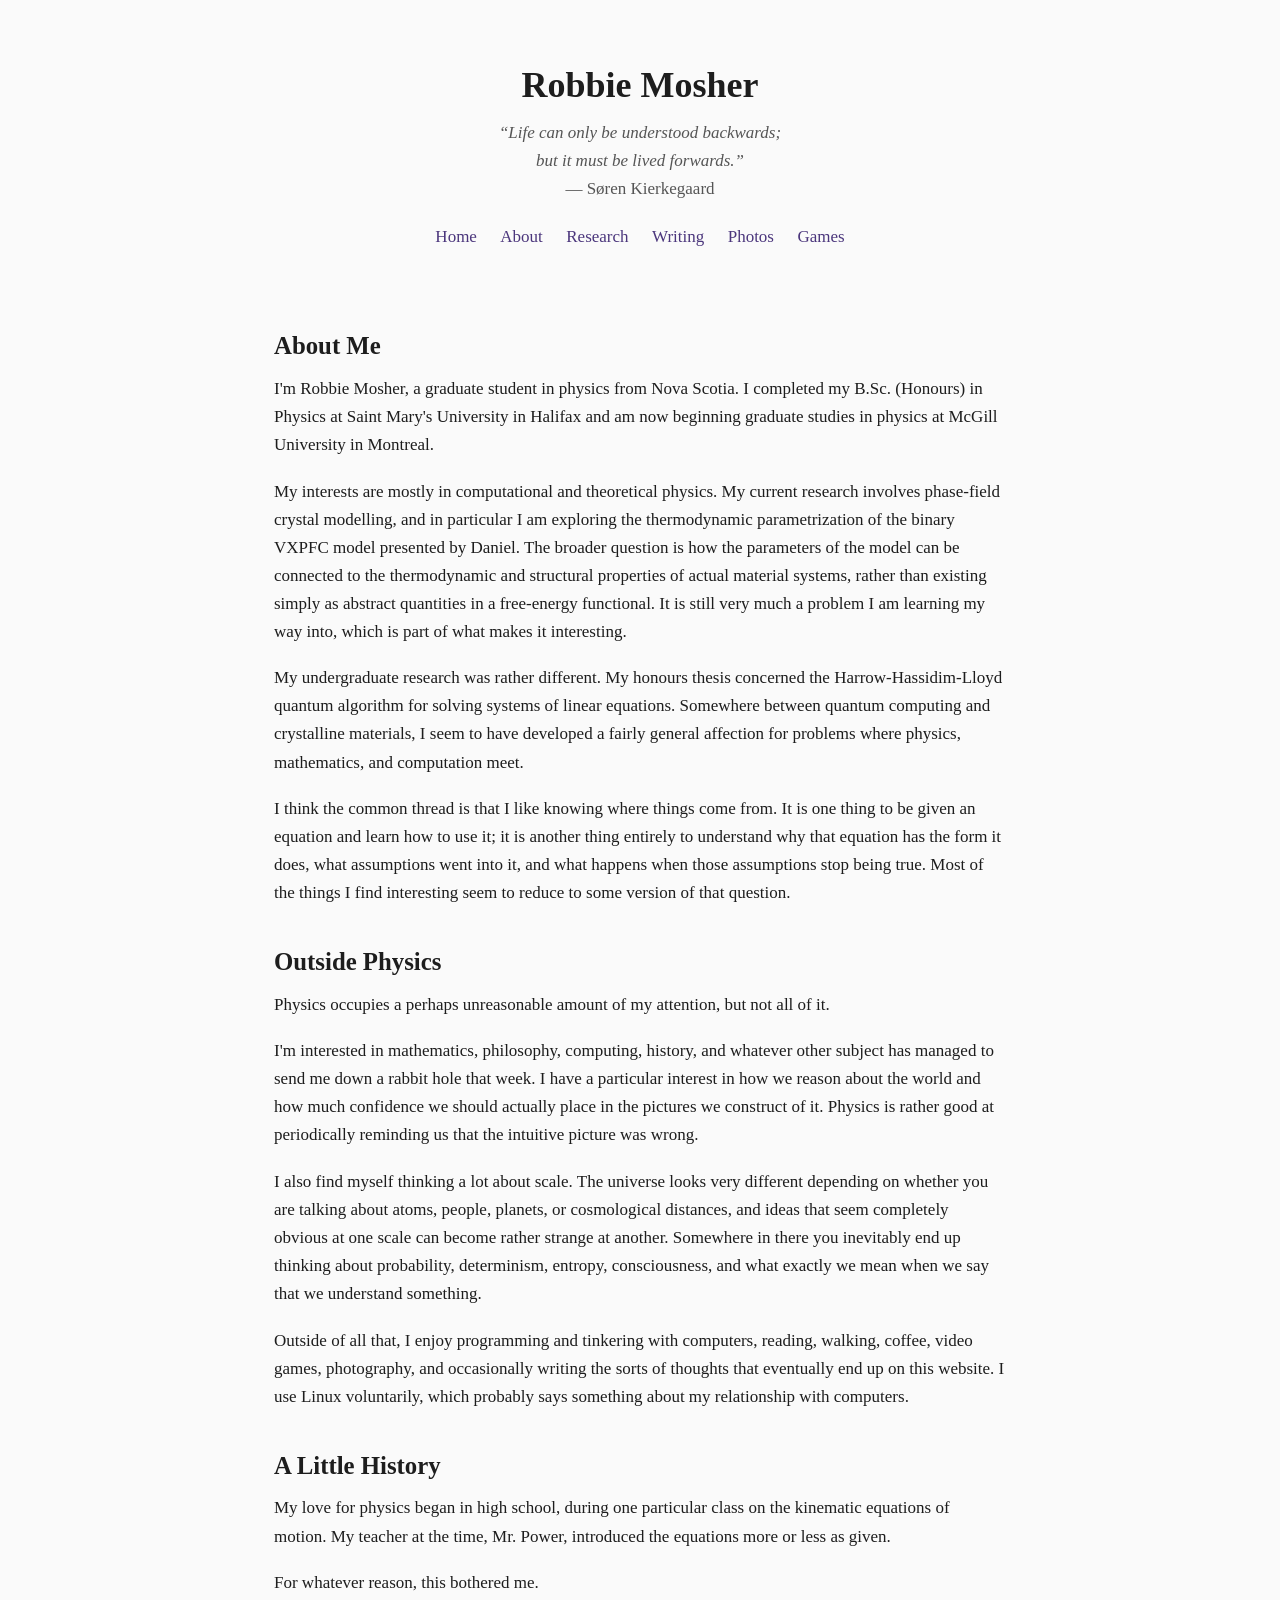
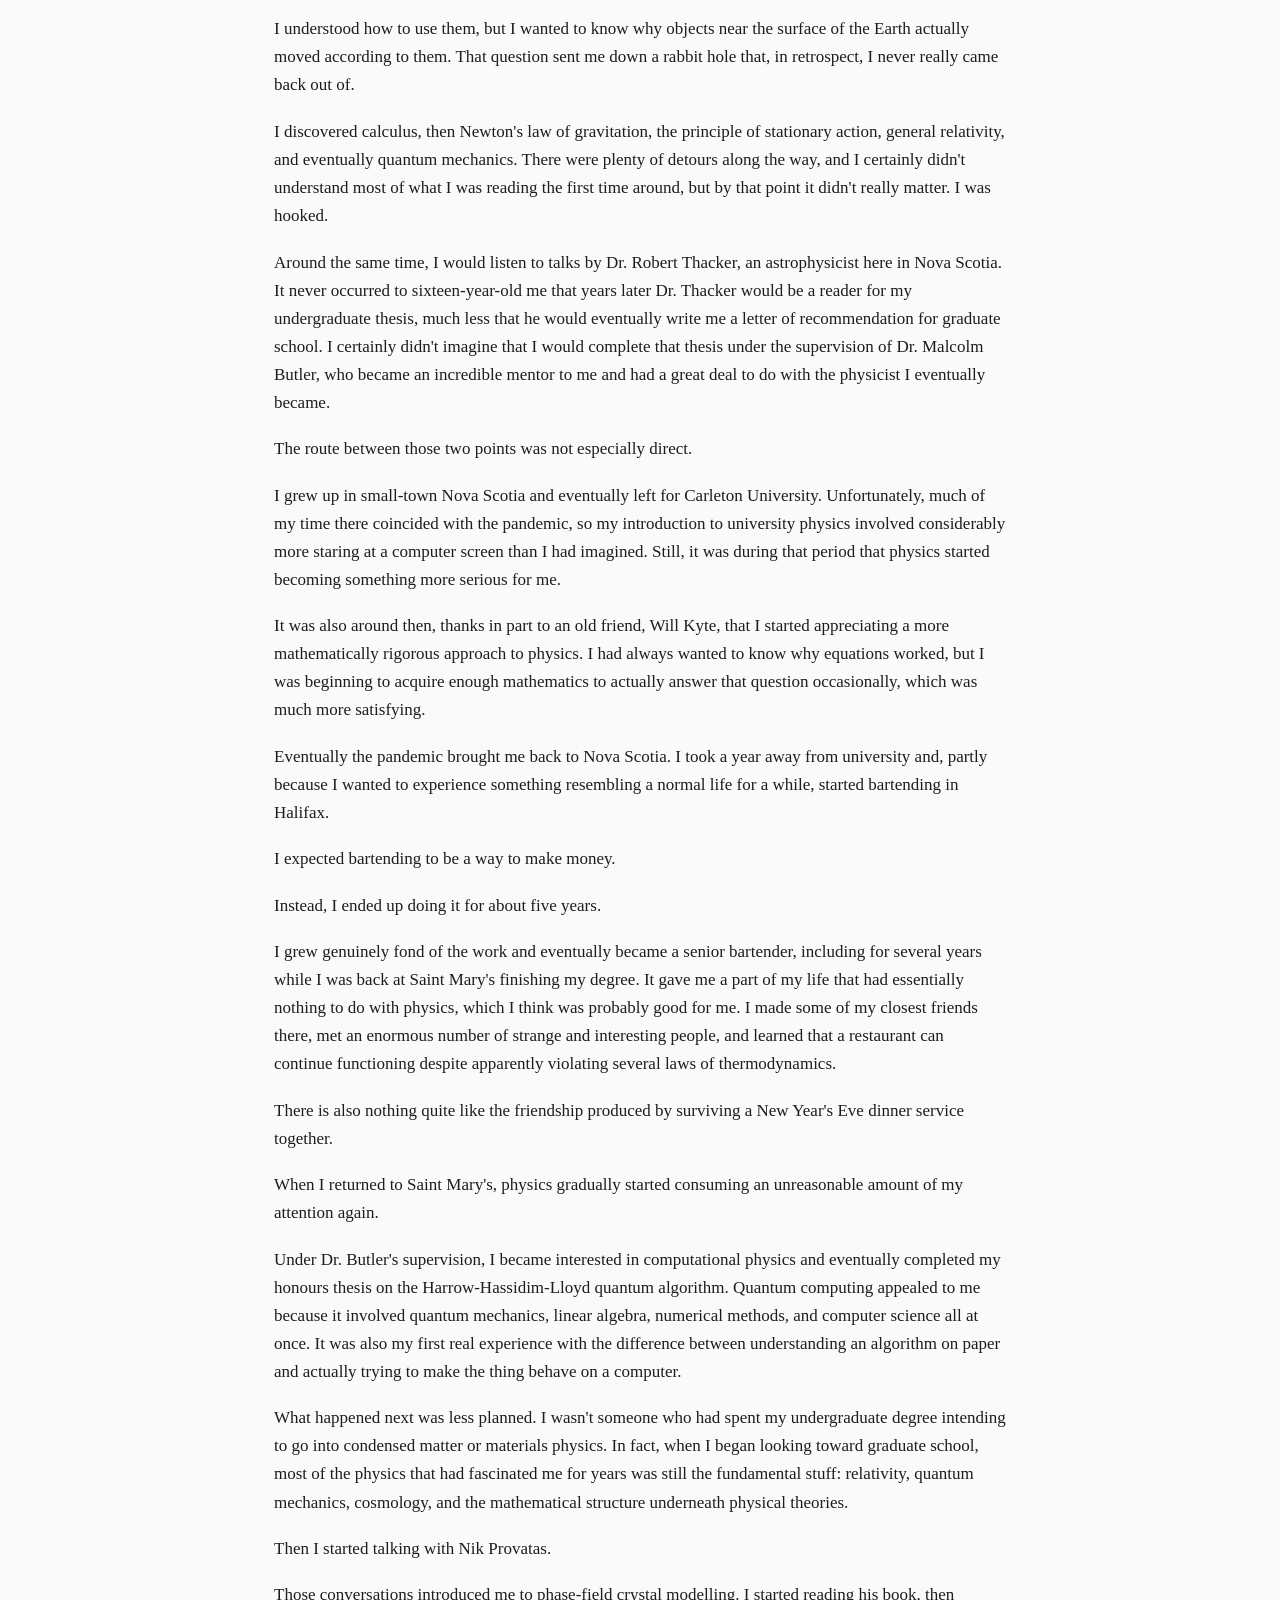
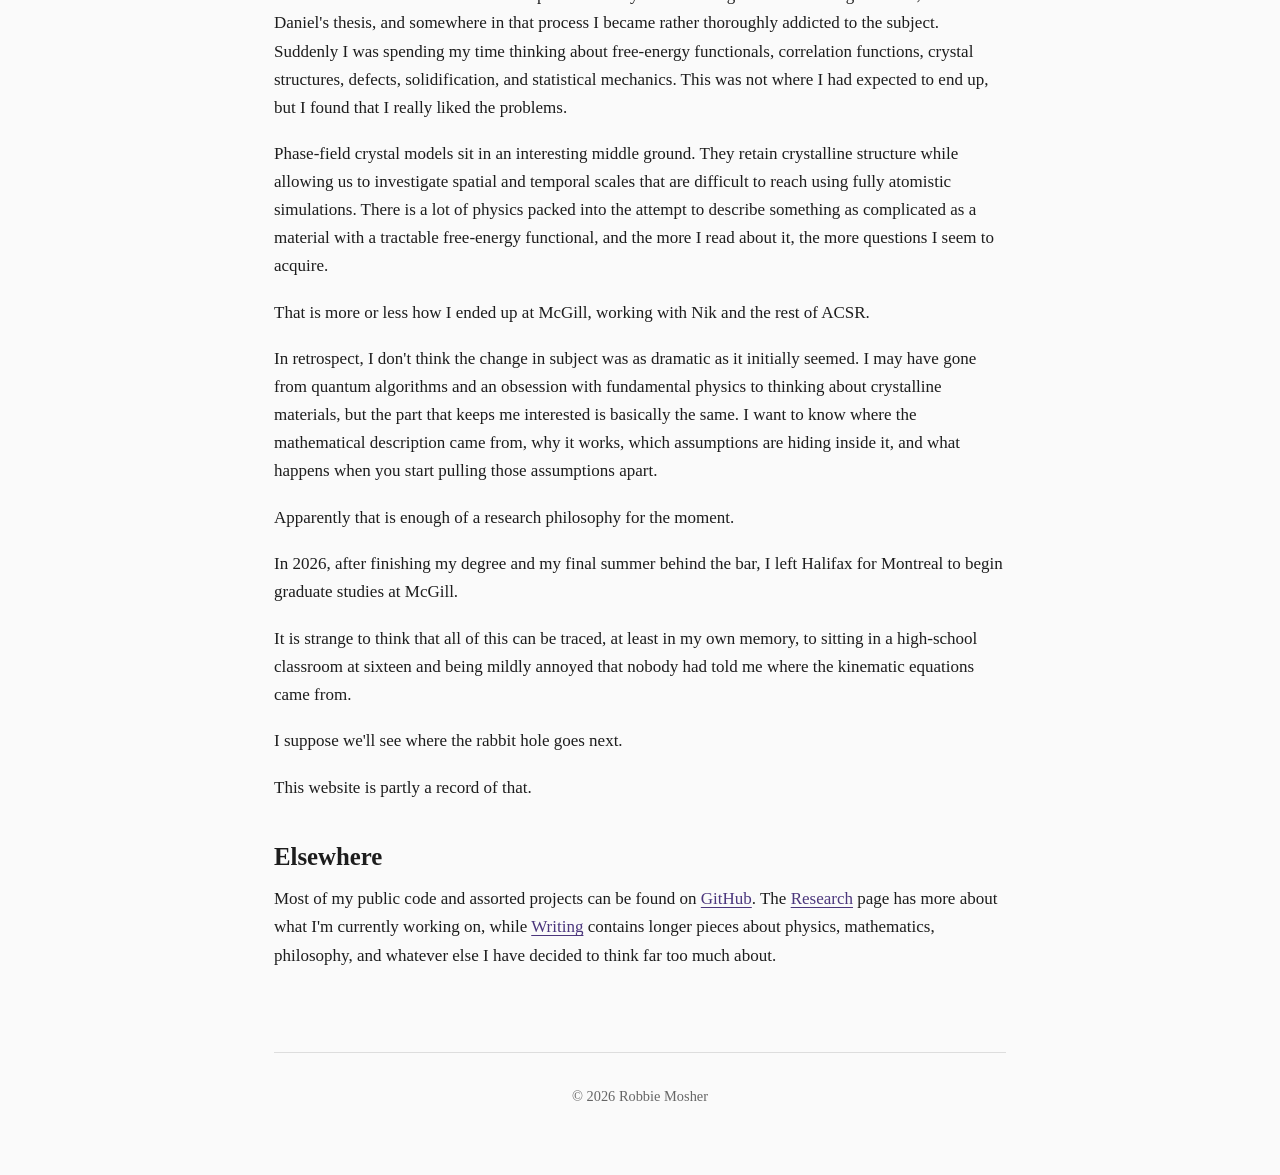
==== commit 9651dcf7: "Remove unnecessary code block markers from HTML files" ====
--- a/about.html
+++ b/about.html
@@ -1,4 +1,3 @@
-```html
 <!DOCTYPE html>
 <html lang="en">
 
@@ -308,4 +307,4 @@
 
 </body>
 </html>
-```
+
